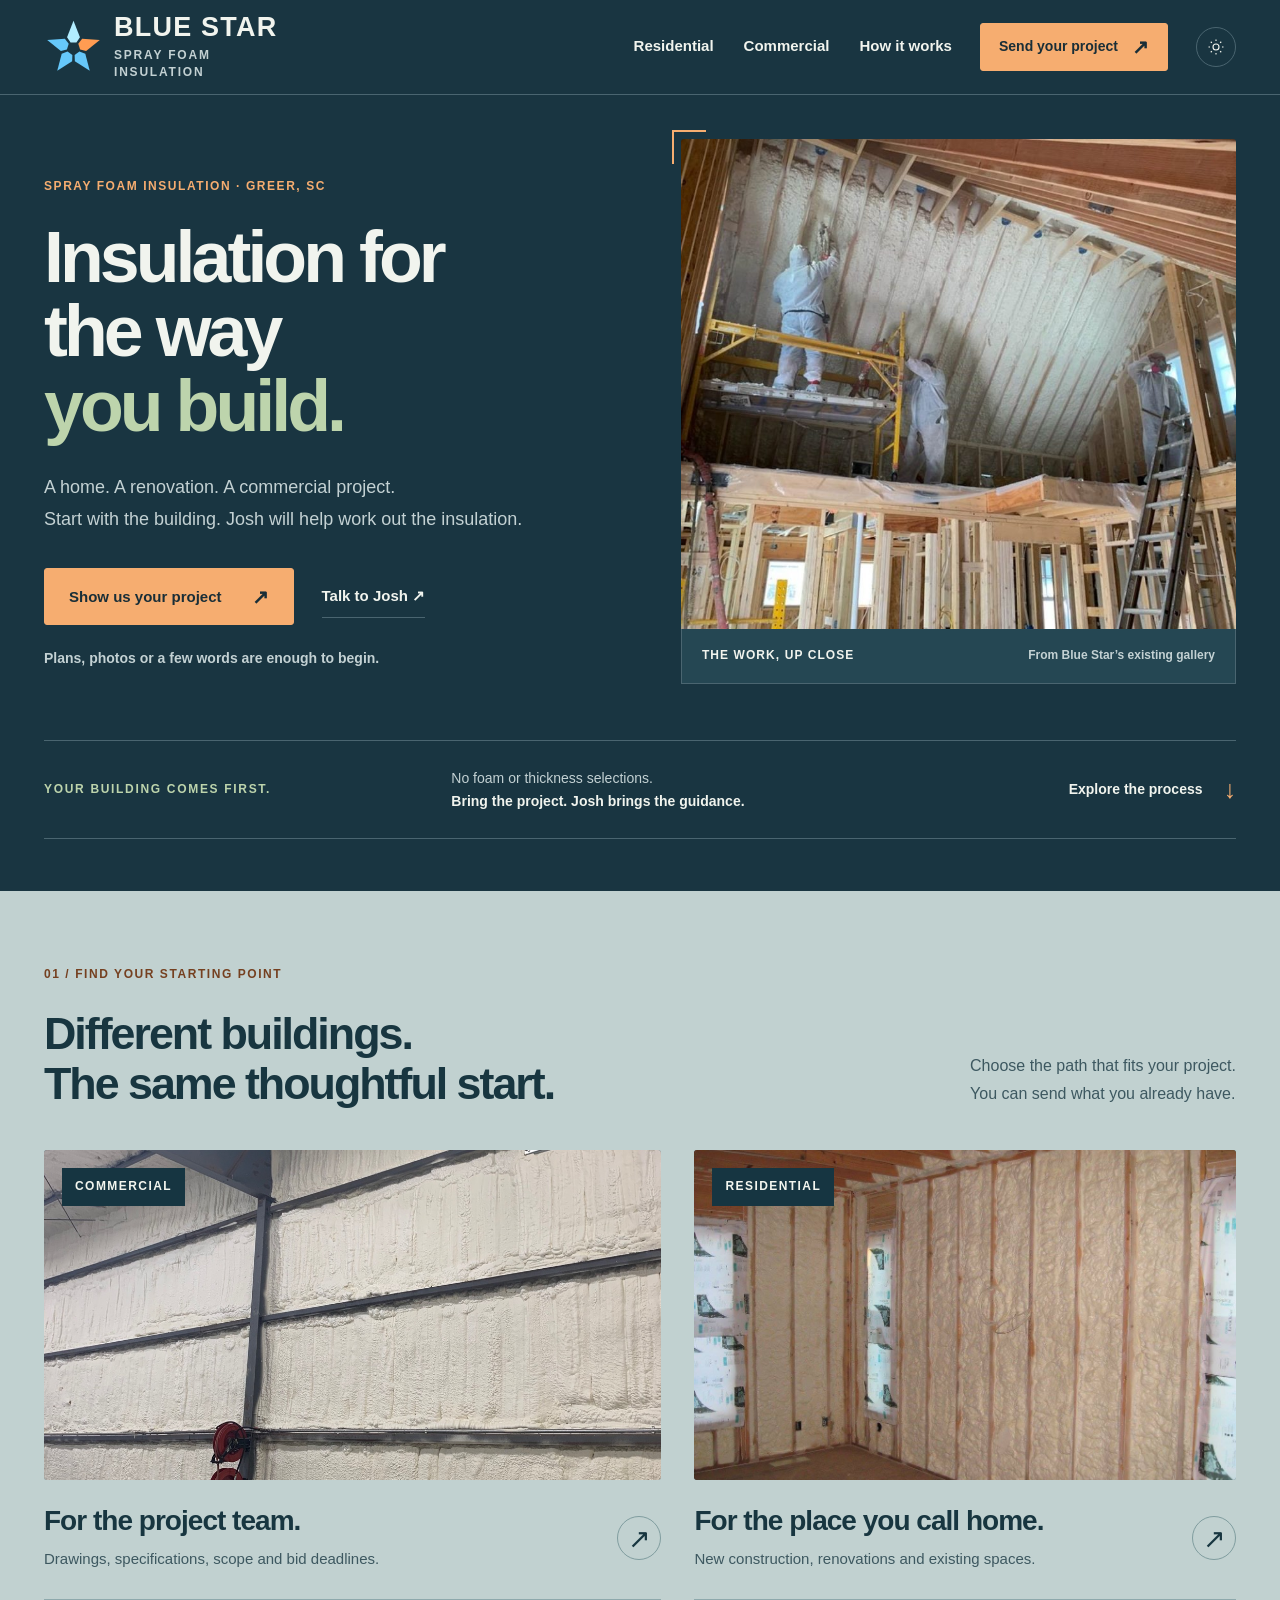
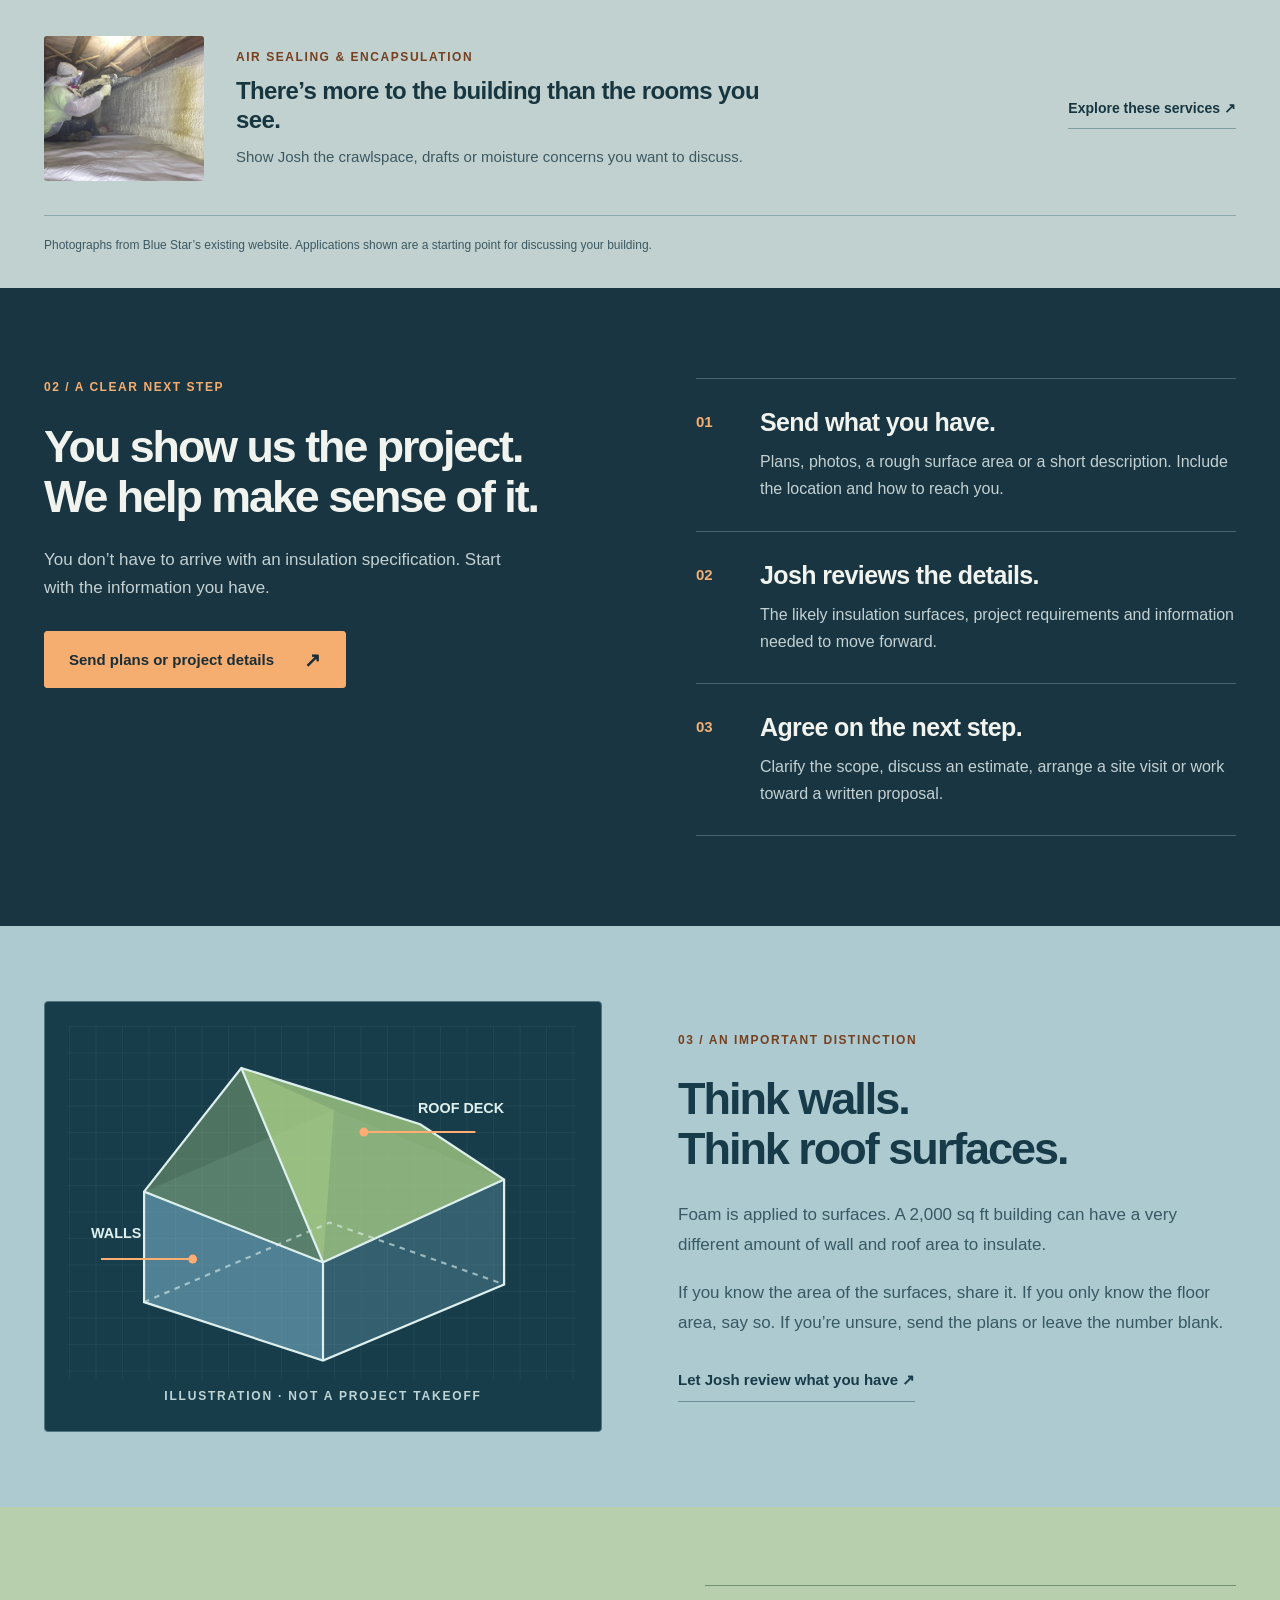
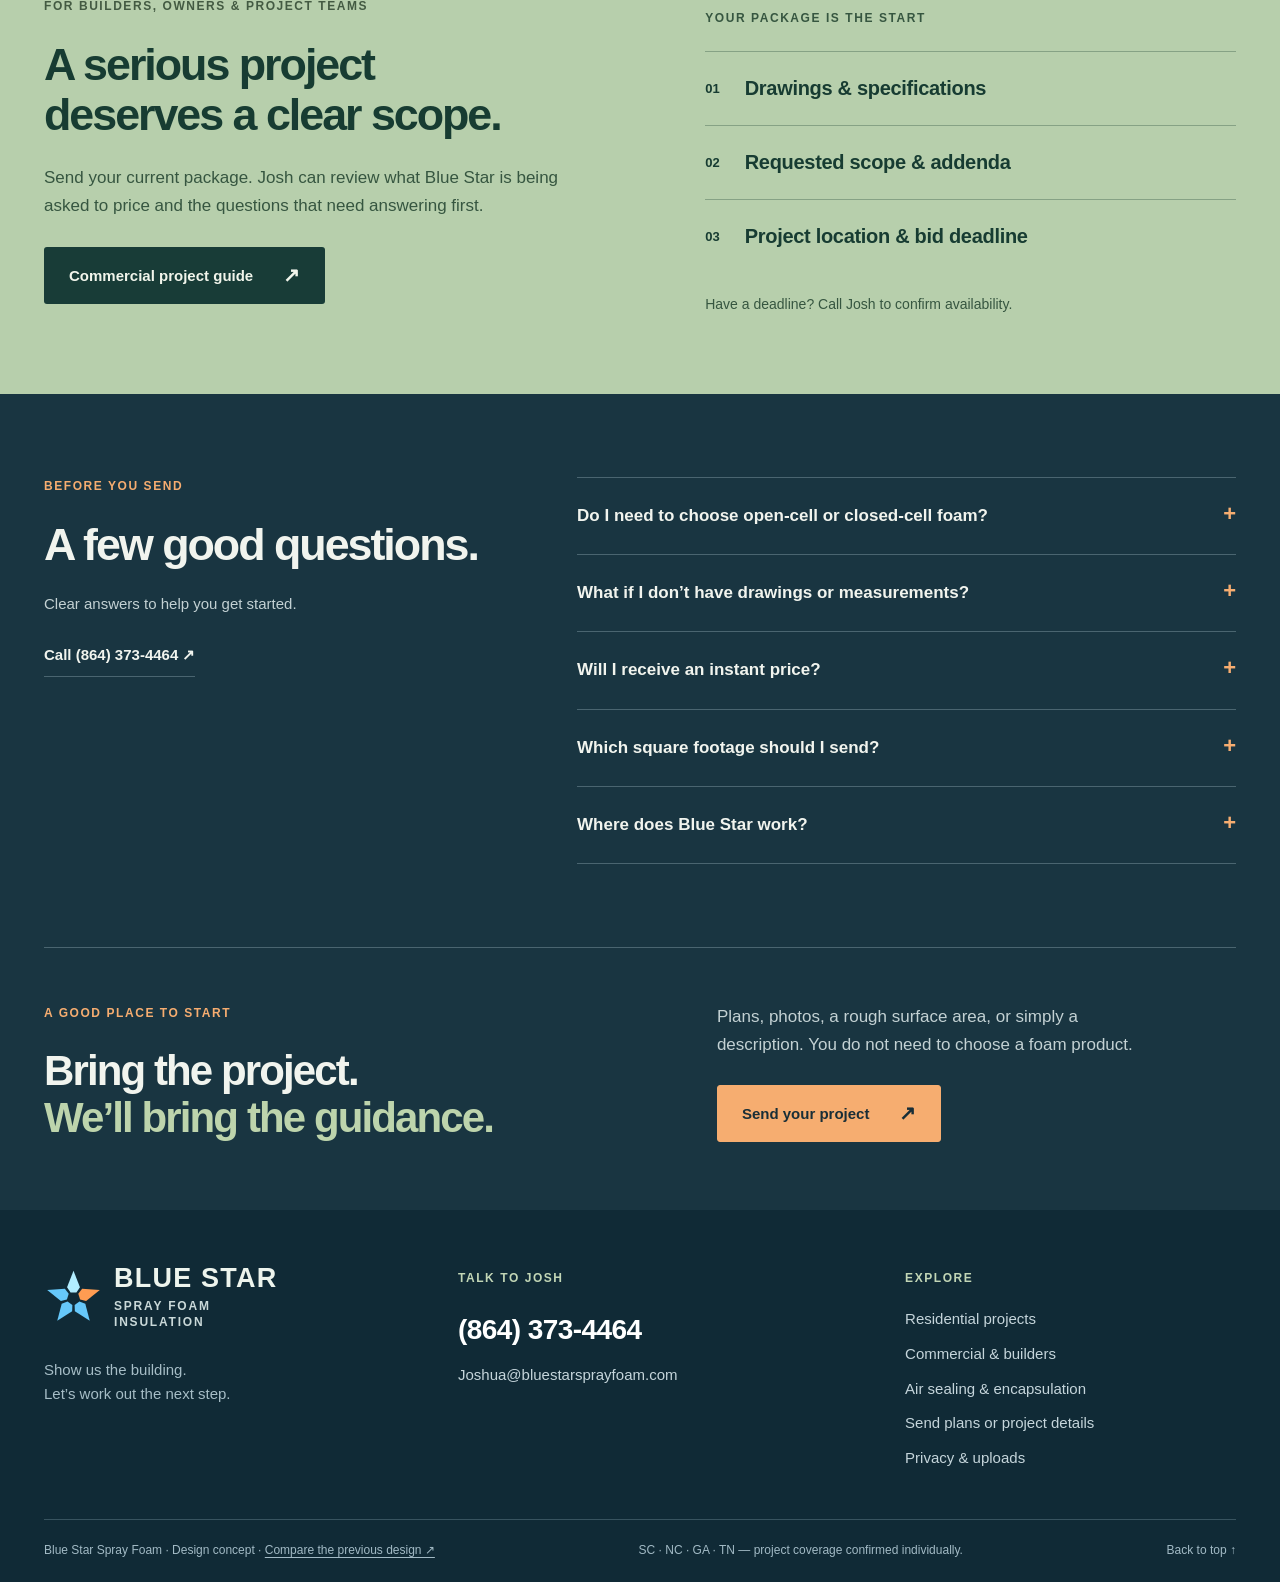
==== concept/index.html @ 6b157212 "Add separate architectural visual concept for comparison" ====
<!doctype html><html lang="en" data-theme="dark"><head><meta charset="utf-8"><meta name="viewport" content="width=device-width,initial-scale=1"><meta name="robots" content="noindex,nofollow"><meta name="theme-color" content="#142d3b"><title>Insulation for the way you build. | Blue Star Spray Foam Insulation</title><meta name="description" content="Spray foam insulation for homes and commercial projects. Share your plans, photos or project details with Josh."><link rel="icon" href="../assets/icon.svg"><link rel="stylesheet" href="base.css"><link rel="stylesheet" href="styles.css"><link rel="canonical" href="https://cmcnosky.github.io/blue-star-spray-foam-preview/concept/"><meta property="og:title" content="Insulation for the way you build. | Blue Star"><meta property="og:description" content="Spray foam insulation for homes and commercial projects. Share your plans, photos or project details with Josh."><meta property="og:type" content="website"><meta property="og:image" content="https://cmcnosky.github.io/blue-star-spray-foam-preview/assets/share.png"><meta property="og:url" content="https://cmcnosky.github.io/blue-star-spray-foam-preview/concept/"><meta name="twitter:card" content="summary_large_image"><script>try{if(localStorage.getItem('bs-concept-theme')==='light')document.documentElement.dataset.theme='light'}catch(e){}</script><script src="site.js" defer></script></head><body><a class="skip" href="#main">Skip to content</a><header class="site-header"><div class="wrap nav-row"><a class="brand" href="./" aria-label="Blue Star Spray Foam Insulation home"><svg class="brand-mark" viewBox="0 0 64 64" aria-hidden="true"><path class="ray ray-0" d="M32 3 39 20.876 35.2 26.5 28.8 26.5 25 20.876Z" transform="rotate(0 32 33)"/><path class="ray ray-1" d="M32 3 39 20.876 35.2 26.5 28.8 26.5 25 20.876Z" transform="rotate(72 32 33)"/><path class="ray ray-2" d="M32 3 39 20.876 35.2 26.5 28.8 26.5 25 20.876Z" transform="rotate(144 32 33)"/><path class="ray ray-3" d="M32 3 39 20.876 35.2 26.5 28.8 26.5 25 20.876Z" transform="rotate(216 32 33)"/><path class="ray ray-4" d="M32 3 39 20.876 35.2 26.5 28.8 26.5 25 20.876Z" transform="rotate(288 32 33)"/></svg><span class="brand-words"><strong>BLUE STAR</strong><span>SPRAY FOAM<br>INSULATION</span></span></a><nav id="main-nav" aria-label="Main navigation"><a href="residential.html">Residential</a><a href="commercial.html">Commercial</a><a href="./#process">How it works</a><a class="mobile-project" href="project.html">Start your project ↗</a></nav><a class="button primary" href="project.html">Send your project <span aria-hidden="true">↗</span></a><button class="theme-toggle" aria-label="Use light colors" title="Change color theme"><svg viewBox="0 0 24 24" aria-hidden="true"><circle cx="12" cy="12" r="4"/><path d="M12 2v2m0 16v2M2 12h2m16 0h2M5 5l1.5 1.5m11 11L19 19M5 19l1.5-1.5m11-11L19 5"/></svg></button><button class="menu-toggle" aria-expanded="false" aria-controls="main-nav" aria-label="Open navigation"><span></span><span></span></button></div></header><main id="main"><div id="top"></div><section class="opening"><div class="opening-grid wrap"><div class="opening-copy"><p class="eyebrow">SPRAY FOAM INSULATION · GREER, SC</p><h1>Insulation for<br>the way <span>you build.</span></h1><p class="opening-lead">A home. A renovation. A commercial project. <br>Start with the building. Josh will help work out the insulation.</p><div class="actions"><a class="button primary" href="project.html">Show us your project <span aria-hidden="true">↗</span></a><a class="text-link" href="tel:+18643734464">Talk to Josh ↗</a></div><p class="opening-note">Plans, photos or a few words are enough to begin.</p></div><figure class="opening-photo"><img src="../assets/application.jpg" alt="Spray foam application inside a timber-framed building" width="1024" height="768" fetchpriority="high"><figcaption><span>THE WORK, UP CLOSE</span><span>From Blue Star’s existing gallery</span></figcaption></figure></div><div class="opening-bottom wrap"><span>YOUR BUILDING COMES FIRST.</span><p>No foam or thickness selections.<br><b>Bring the project. Josh brings the guidance.</b></p><a href="#process" aria-label="See how project review works">Explore the process <span aria-hidden="true">↓</span></a></div></section><section class="project-paths" id="applications"><div class="wrap"><div class="editorial-heading"><div><p class="eyebrow">01 / FIND YOUR STARTING POINT</p><h2>Different buildings.<br>The same thoughtful start.</h2></div><p>Choose the path that fits your project.<br>You can send what you already have.</p></div><div class="project-pair"><a class="project-story commercial-story" href="commercial.html"><div class="story-photo"><img src="../assets/metal-building.jpg" alt="Insulated roof and wall surfaces inside a metal-framed building" width="1200" height="1600" loading="lazy"><span>COMMERCIAL</span></div><div class="story-caption"><div><h3>For the project team.</h3><p>Drawings, specifications, scope and bid deadlines.</p></div><span class="round-arrow" aria-hidden="true">↗</span></div></a><a class="project-story" href="residential.html"><div class="story-photo"><img src="../assets/residential.jpg" alt="Spray foam installed between wood framing" width="1152" height="864" loading="lazy"><span>RESIDENTIAL</span></div><div class="story-caption"><div><h3>For the place you call home.</h3><p>New construction, renovations and existing spaces.</p></div><span class="round-arrow" aria-hidden="true">↗</span></div></a></div><div class="secondary-story"><img src="../assets/crawlspace.jpg" alt="Insulation application along a crawlspace wall" width="500" height="375" loading="lazy"><div><p class="eyebrow">AIR SEALING & ENCAPSULATION</p><h3>There’s more to the building than the rooms you see.</h3><p>Show Josh the crawlspace, drafts or moisture concerns you want to discuss.</p></div><a class="text-link" href="residential.html#air-sealing">Explore these services ↗</a></div><p class="gallery-provenance">Photographs from Blue Star’s existing website. Applications shown are a starting point for discussing your building.</p></div></section><section class="review-process wrap" id="process"><div class="process-heading"><p class="eyebrow">02 / A CLEAR NEXT STEP</p><h2>You show us the project.<br>We help make sense of it.</h2><p>You don’t have to arrive with an insulation specification. Start with the information you have.</p><a class="button primary" href="project.html">Send plans or project details <span aria-hidden="true">↗</span></a></div><ol class="process-rows"><li><span>01</span><div><h3>Send what you have.</h3><p>Plans, photos, a rough surface area or a short description. Include the location and how to reach you.</p></div></li><li><span>02</span><div><h3>Josh reviews the details.</h3><p>The likely insulation surfaces, project requirements and information needed to move forward.</p></div></li><li><span>03</span><div><h3>Agree on the next step.</h3><p>Clarify the scope, discuss an estimate, arrange a site visit or work toward a written proposal.</p></div></li></ol></section><div class="surface-band"><section class="surface-section wrap"><div class="surface-drawing" aria-label="Illustration highlighting exterior walls and the roof deck as possible insulation surfaces"><svg viewBox="0 0 460 320" role="img" aria-labelledby="surface-title"><title id="surface-title">Walls and roof surface area are different from the floor footprint</title><defs><pattern id="grid" width="24" height="24" patternUnits="userSpaceOnUse"><path d="M24 0H0V24" fill="none" stroke="currentColor" stroke-width=".4" opacity=".18"/></pattern></defs><rect width="460" height="320" fill="url(#grid)"/><path d="M68 150 240 76 394 139 230 214Z" fill="#8ec3cc" opacity=".12"/><path d="M68 150v100l162 53V214Z" fill="#87c4db" opacity=".5"/><path d="M230 214v89l164-69v-95Z" fill="#87c4db" opacity=".25"/><path d="M68 150 156 38 240 76 230 214Z" fill="#b4da8b" opacity=".35"/><path d="M156 38 318 89 394 139 230 214Z" fill="#b4da8b" opacity=".7"/><g fill="none" stroke="currentColor" stroke-width="2"><path d="M68 150v100l162 53 164-69v-95L318 89 156 38Z"/><path d="M68 150 230 214 394 139M156 38 230 214v89"/><path stroke-dasharray="5 5" opacity=".6" d="M68 250 236 178 394 234"/></g><path d="M267 96h101" stroke="#ffad72" stroke-width="2"/><circle cx="267" cy="96" r="4" fill="#ffad72"/><text x="316" y="79" fill="currentColor" font-size="13" font-weight="700">ROOF DECK</text><path d="M112 211H29" stroke="#ffad72" stroke-width="2"/><circle cx="112" cy="211" r="4" fill="#ffad72"/><text x="20" y="192" fill="currentColor" font-size="13" font-weight="700">WALLS</text></svg><span>ILLUSTRATION · NOT A PROJECT TAKEOFF</span></div><div><p class="eyebrow">03 / AN IMPORTANT DISTINCTION</p><h2>Think walls.<br>Think roof surfaces.</h2><p>Foam is applied to surfaces. A 2,000 sq ft building can have a very different amount of wall and roof area to insulate.</p><p>If you know the area of the surfaces, share it. If you only know the floor area, say so. If you’re unsure, send the plans or leave the number blank.</p><a class="text-link" href="project.html">Let Josh review what you have ↗</a></div></section></div><section class="bid-band"><div class="wrap bid-grid"><div><p class="eyebrow">FOR BUILDERS, OWNERS & PROJECT TEAMS</p><h2>A serious project<br>deserves a clear scope.</h2><p>Send your current package. Josh can review what Blue Star is being asked to price and the questions that need answering first.</p><a class="button ink" href="commercial.html">Commercial project guide <span aria-hidden="true">↗</span></a></div><div class="bid-list"><p>YOUR PACKAGE IS THE START</p><div><span>01</span><strong>Drawings & specifications</strong></div><div><span>02</span><strong>Requested scope & addenda</strong></div><div><span>03</span><strong>Project location & bid deadline</strong></div><small>Have a deadline? Call Josh to confirm availability.</small></div></div></section><section class="section wrap faq-section"><div><p class="eyebrow">BEFORE YOU SEND</p><h2>A few good questions.</h2><p>Clear answers to help you get started.</p><a class="text-link" href="tel:+18643734464">Call (864) 373-4464 ↗</a></div><div class="faq-list"><details><summary>Do I need to choose open-cell or closed-cell foam?<span aria-hidden="true">+</span></summary><div><p>No. Share your building and your goal. Josh considers the assembly, available depth, moisture conditions and any project requirements before recommending an approach.</p></div></details><details><summary>What if I don’t have drawings or measurements?<span aria-hidden="true">+</span></summary><div><p>Start with a short description and your project location. Photos can help, but you can begin without them. Josh will explain what information is useful next.</p></div></details><details><summary>Will I receive an instant price?<span aria-hidden="true">+</span></summary><div><p>No. Plans begin the review. Josh checks the scope and missing details before discussing a useful estimate, arranging a site visit or preparing a written proposal. Uploading files does not reserve a date.</p></div></details><details><summary>Which square footage should I send?<span aria-hidden="true">+</span></summary><div><p>If you know it, send the combined area of the surfaces you want insulated—such as walls and a roof deck or ceiling. Building floor area is different. If your number is floor area, label it that way; if you are unsure, leave the area blank.</p></div></details><details><summary>Where does Blue Star work?<span aria-hidden="true">+</span></summary><div><p>Blue Star is based in Greer, South Carolina. Its published service area includes South Carolina, North Carolina, Georgia and Tennessee. Send the project location so travel, coverage and availability can be confirmed.</p></div></details></div></section><section class="closing wrap"><div><p class="eyebrow">A GOOD PLACE TO START</p><h2>Bring the project.<br><span>We’ll bring the guidance.</span></h2></div><div><p>Plans, photos, a rough surface area, or simply a description. You do not need to choose a foam product.</p><a class="button primary" href="project.html">Send your project <span aria-hidden="true">↗</span></a></div></section></main><footer class="site-footer"><div class="wrap footer-top"><div><a class="brand" href="./" aria-label="Blue Star Spray Foam Insulation home"><svg class="brand-mark" viewBox="0 0 64 64" aria-hidden="true"><path class="ray ray-0" d="M32 3 39 20.876 35.2 26.5 28.8 26.5 25 20.876Z" transform="rotate(0 32 33)"/><path class="ray ray-1" d="M32 3 39 20.876 35.2 26.5 28.8 26.5 25 20.876Z" transform="rotate(72 32 33)"/><path class="ray ray-2" d="M32 3 39 20.876 35.2 26.5 28.8 26.5 25 20.876Z" transform="rotate(144 32 33)"/><path class="ray ray-3" d="M32 3 39 20.876 35.2 26.5 28.8 26.5 25 20.876Z" transform="rotate(216 32 33)"/><path class="ray ray-4" d="M32 3 39 20.876 35.2 26.5 28.8 26.5 25 20.876Z" transform="rotate(288 32 33)"/></svg><span class="brand-words"><strong>BLUE STAR</strong><span>SPRAY FOAM<br>INSULATION</span></span></a><p>Show us the building.<br>Let’s work out the next step.</p></div><div><span class="eyebrow">TALK TO JOSH</span><a class="footer-phone" href="tel:+18643734464">(864) 373-4464</a><a href="mailto:Joshua@bluestarsprayfoam.com">Joshua@bluestarsprayfoam.com</a></div><div><span class="eyebrow">EXPLORE</span><a href="residential.html">Residential projects</a><a href="commercial.html">Commercial & builders</a><a href="residential.html#air-sealing">Air sealing & encapsulation</a><a href="project.html">Send plans or project details</a><a href="privacy.html">Privacy & uploads</a></div></div><div class="wrap footer-bottom"><span>Blue Star Spray Foam · Design concept · <a href="../">Compare the previous design ↗</a></span><span>SC · NC · GA · TN — project coverage confirmed individually.</span><a href="#top">Back to top ↑</a></div></footer><div class="mobile-dock"><a href="tel:+18643734464">Call Josh</a><a href="project.html">Start your project ↗</a></div></body></html>
---- concept/base.css ----
:root{--bg:#142d3b;--panel:#1c394a;--panel-2:#254756;--text:#eff5f4;--muted:#b4c8d0;--line:#36515e;--mint:#b9dfa2;--mint-ink:#17362b;--orange:#ffad70;--blue:#6bc8ef;--light-panel:#e2e9e5;--light-ink:#203a42;--shadow:0 20px 50px #0718212a;--radius:4px;color-scheme:dark}*{box-sizing:border-box}html{scroll-behavior:smooth;scroll-padding-top:116px}body{margin:0;background:var(--bg);color:var(--text);font:16px/1.65 -apple-system,BlinkMacSystemFont,'Segoe UI',Arial,sans-serif;-webkit-font-smoothing:antialiased}a{color:inherit;text-decoration:none}button,input,textarea{font:inherit}button,a{-webkit-tap-highlight-color:transparent}a,button,summary{touch-action:manipulation}button{cursor:pointer}a:focus-visible,button:focus-visible,summary:focus-visible{outline:3px solid var(--orange);outline-offset:5px}img{display:block;width:100%;max-width:100%;object-fit:cover}button{color:inherit}h1,h2,h3,p{margin:0}h1,h2,h3{font-family:'Avenir Next','Segoe UI',Arial,sans-serif;line-height:1.06;font-weight:650}h1{font-size:clamp(44px,5.2vw,76px);letter-spacing:-.055em}h2{font-size:clamp(32px,3.2vw,48px);letter-spacing:-.04em}h3{font-size:25px;letter-spacing:-.025em;line-height:1.2}p{color:var(--muted)}button{border:0}.wrap{width:min(1280px,calc(100% - 96px));margin-inline:auto}.eyebrow{font-size:11px;letter-spacing:.14em;font-weight:800;line-height:1.5;color:var(--orange);margin-bottom:18px}.eyebrow i{display:inline-block;width:7px;height:7px;margin-right:9px;background:var(--mint);border-radius:50%}.skip{position:absolute;left:12px;top:-70px;padding:12px;background:var(--mint);color:var(--mint-ink);z-index:100}.skip:focus{top:10px}.utility{background:#0d2431;border-bottom:1px solid #2d4755;color:#bbd0d6;font-size:11px;letter-spacing:.06em;font-weight:600}.utility .wrap{display:flex;justify-content:space-between;align-items:center;min-height:37px}.utility b{font-size:13px;color:#edf5f7;margin-left:13px;letter-spacing:.03em}.site-header{position:sticky;top:0;z-index:40;background:var(--bg);border-bottom:1px solid var(--line)}.nav-row{display:flex;align-items:center;gap:23px;min-height:100px}.brand{display:inline-flex;align-items:center;gap:10px;flex-shrink:0;line-height:1}.brand-mark{width:56px;height:56px;flex-shrink:0;overflow:visible}.ray{fill:#66c8fa}.ray-0{fill:#b1edff}.ray-1{fill:#ff9c52}.brand-words{display:flex;flex-direction:column;gap:6px}.brand-words strong{font-family:Eurostile,'DIN Alternate',Bahnschrift,Arial,sans-serif;font-size:24px;font-weight:700;letter-spacing:.035em;white-space:nowrap}.brand-words>span{font-size:9.5px;font-weight:800;line-height:1.34;letter-spacing:.15em;color:#c4dce8}.nav-row nav{margin-left:auto;display:flex;gap:24px;align-items:center}.nav-row nav a{font-size:13px;font-weight:650;padding:12px 0;border-bottom:2px solid transparent;white-space:nowrap}.nav-row nav a:hover,.nav-row nav a[aria-current]{color:var(--mint);border-color:var(--mint)}.button{min-height:52px;padding:15px 23px;display:inline-flex;justify-content:space-between;align-items:center;gap:26px;border:1px solid transparent;border-radius:var(--radius);font-size:14px;font-weight:750;line-height:1.4;transition:background .2s,transform .2s}.button:hover{transform:translateY(-2px)}.button span{font-size:20px;line-height:1}.primary{color:var(--mint-ink);background:var(--mint)}.primary:hover{background:#d0edbf}.ink{color:#eef8f4;background:#183c32}.ink:hover{background:#285246}.outline{border-color:var(--line);color:var(--text);background:transparent}.nav-row>.button{min-height:45px;padding:11px 16px;gap:14px;font-size:12px}.theme-toggle{padding:8px;line-height:0;border:1px solid var(--line);border-radius:50%;background:transparent;flex:0 0 33px;width:33px;height:33px}.theme-toggle svg{stroke:currentColor;stroke-width:1.5;fill:none;width:16px;height:16px}.menu-toggle{display:none;min-width:38px;height:40px;background:none;padding:8px}.menu-toggle span{display:block;height:2px;background:currentColor;margin:6px 0}.mobile-project{display:none!important}.hero{display:grid;grid-template-columns:1fr 1.03fr;gap:42px;padding-top:45px;padding-bottom:72px;align-items:stretch}.hero-copy{padding-top:46px;padding-bottom:42px;position:relative}.hero h1 span{color:var(--mint)}.hero-lead{font-size:18px;max-width:470px;line-height:1.75;margin-top:28px}.actions{display:flex;align-items:center;gap:25px;flex-wrap:wrap;margin-top:32px}.text-link{display:inline-block;font-size:14px;font-weight:700;border-bottom:1px solid var(--line);padding:7px 0}.text-link:hover{color:var(--orange);border-color:currentColor}.hero-note{display:flex;align-items:start;gap:12px;margin-top:38px;font-size:12px;font-weight:600;max-width:350px;line-height:1.65}.check{color:var(--mint);font-size:16px}.hero-visual{position:relative;min-height:560px;margin-bottom:5px}.hero-visual>img{height:100%;position:absolute;border-radius:3px;object-position:46% center}.hero-visual:after{content:'';position:absolute;inset:0;background:linear-gradient(180deg,#0b25315e 0,transparent 25%,#091e2d99 100%);border-radius:3px;pointer-events:none}.photo-top{position:absolute;left:24px;right:24px;top:22px;display:flex;justify-content:space-between;gap:16px;z-index:1;font-size:9px;font-weight:800;letter-spacing:.11em;color:#fff}.photo-bottom{position:absolute;left:28px;bottom:105px;z-index:1}.photo-bottom>span{font-size:9px;font-weight:700;letter-spacing:.1em;color:#e4e8e4}.photo-bottom strong{display:block;margin-top:14px;font-size:38px;line-height:1.08;letter-spacing:-.035em;color:#fff;font-weight:600}.photo-prompt{position:absolute;z-index:2;bottom:-27px;left:-24px;right:24px;display:flex;align-items:center;gap:17px;padding:24px;background:#e5ece7;color:#183d40;border-radius:3px;box-shadow:var(--shadow)}.photo-prompt>span:last-child{margin-left:auto;font-size:25px}.photo-prompt b{font-size:17px;font-weight:750}.photo-prompt small{display:block;font-size:12px;font-weight:600;color:#526a69;margin-top:3px}.document-icon{width:43px;height:43px;border:1px solid #afc0b8;border-radius:4px;display:grid;place-items:center;font-size:29px;flex-shrink:0}.path-band{display:grid;grid-template-columns:1fr 1fr 1fr;gap:0;background:var(--panel);border:1px solid var(--line);padding:30px 34px}.path-intro{padding:4px 24px 0 0}.path-intro .eyebrow{font-size:9px;margin-bottom:11px}.path-intro h2{font-size:23px;line-height:1.2;letter-spacing:-.025em}.path-option{display:flex;gap:17px;padding:4px 22px 4px 28px;border-left:1px solid var(--line);transition:background .2s}.path-option:hover h3{color:var(--mint)}.path-num{font-size:12px;color:var(--orange);font-weight:700}.path-option h3{font-size:21px}.path-option p{font-size:12px;line-height:1.6;margin-top:10px;max-width:235px}.path-option>span:last-child{font-size:23px;margin-left:auto}.section{padding-block:100px}.section-heading{display:flex;justify-content:space-between;align-items:end;gap:45px;margin-bottom:42px}.section-heading>p{max-width:330px;font-size:15px;line-height:1.75}.section-heading h2{max-width:670px}.process-grid{display:grid;grid-template-columns:repeat(3,1fr);gap:36px}.process-grid article{border-top:1px solid var(--line);padding-top:22px}.step-no{display:inline-block;font-size:14px;font-weight:700;color:var(--orange);margin-bottom:23px}.process-grid h3{font-size:24px;margin-bottom:15px}.process-grid p{font-size:15px;line-height:1.75}.process-tag{display:block;margin-top:25px;font-size:11px;color:var(--mint);font-weight:650}.gallery-section{background:var(--light-panel);color:var(--light-ink);padding-block:86px}.gallery-section p{color:#486066}.gallery-section .eyebrow{color:#8d471c}.gallery-grid{display:grid;grid-template-columns:1.25fr 1fr;grid-template-rows:245px 245px;gap:20px}.gallery-card{position:relative;overflow:hidden;border-radius:3px;background:#28424b;color:#fff}.gallery-large{grid-row:1/3}.gallery-card>img{height:100%;transition:transform .45s}.gallery-card:hover>img{transform:scale(1.025)}.gallery-card:after{content:'';position:absolute;inset:0;background:linear-gradient(0deg,#091f2ee8 0,transparent 65%)}.gallery-card>div{position:absolute;z-index:2;bottom:25px;left:28px;right:28px}.gallery-card div>span:first-child{font-size:10px;letter-spacing:.12em;font-weight:750;color:#d3e4e8}.gallery-card h3{margin-top:10px;max-width:90%;font-size:25px}.gallery-card div>span:last-child{position:absolute;right:0;bottom:0;font-size:24px}.gallery-large>img{object-position:center 45%}.surface-section{display:grid;grid-template-columns:1fr 1fr;gap:85px;align-items:center;padding-block:100px}.surface-drawing{border:1px solid var(--line);border-radius:3px;color:#c3d9df;padding:20px 15px 16px;background:var(--panel)}.surface-drawing svg{display:block;width:100%;height:auto}.surface-drawing>span{display:block;text-align:center;font-size:9px;letter-spacing:.15em;font-weight:700;color:var(--muted);padding-top:7px}.surface-section h2{margin-bottom:25px}.surface-section p:not(.eyebrow){margin-bottom:17px;line-height:1.8}.surface-section .text-link{margin-top:4px}.commercial-band{background:#bcd7a6;color:#203e2e;padding-block:73px}.commercial-band .eyebrow{color:#365e3e}.commercial-band p{color:#3e5948;max-width:510px;margin-top:25px;margin-bottom:27px}.commercial-band .eyebrow{margin-top:0;margin-bottom:16px}.commercial-band-grid{display:grid;grid-template-columns:1.2fr 1fr;gap:85px;align-items:center}.package-list{padding:30px 34px;background:#d2e3c2;border:1px solid #9cb68d}.package-list>span{display:block;font-size:10px;font-weight:800;letter-spacing:.1em;margin-bottom:20px}.package-list>div{display:flex;gap:20px;padding-block:18px;border-top:1px solid #aac39d;font-size:16px;font-weight:650}.package-list b{font-size:11px;margin-top:4px;color:#547447}.package-list small{display:block;margin-top:22px;font-size:12px;color:#4c654a}.faq-section{display:grid;grid-template-columns:.82fr 1.18fr;gap:80px}.faq-section>div:first-child>p:not(.eyebrow){margin-top:23px;max-width:310px;font-size:15px}.faq-section>div:first-child .text-link{margin-top:18px}.faq-list details{border-top:1px solid var(--line)}.faq-list details:last-child{border-bottom:1px solid var(--line)}.faq-list summary{padding:22px 0;font-size:16px;font-weight:650;display:flex;justify-content:space-between;gap:25px;cursor:pointer;list-style:none}.faq-list summary::-webkit-details-marker{display:none}.faq-list summary span{color:var(--orange);font-size:22px;line-height:1;flex-shrink:0}.faq-list details[open] summary span{transform:rotate(45deg)}.faq-list details>div{padding:0 25px 24px 0;font-size:14px;line-height:1.8}.closing{border-top:1px solid var(--line);display:grid;grid-template-columns:1.2fr 1fr;gap:80px;padding-block:70px 85px;align-items:center}.closing h2 span{color:var(--mint)}.closing p:not(.eyebrow){max-width:430px;font-size:16px;margin-bottom:25px}.site-footer{background:#0b2330;color:#eaf2f3;padding-top:57px}.footer-top{display:grid;grid-template-columns:1fr 1fr .8fr;gap:65px;padding-bottom:46px}.footer-top p{font-size:14px;color:#a6bdc6;margin-top:23px}.footer-top .eyebrow{display:block;font-size:10px;color:#abc3cc;margin-top:4px;margin-bottom:20px}.footer-top>div>a:not(.brand){display:block;color:#c5d5db;font-size:13px;margin-top:10px;overflow-wrap:anywhere}.footer-top>div>a.footer-phone{color:#fff;font-size:25px;font-weight:650;letter-spacing:-.02em}.footer-bottom{display:flex;justify-content:space-between;gap:20px;padding-block:21px;border-top:1px solid #274352;color:#a2bac5;font-size:10px}.mobile-dock{display:none}.page-intro{padding-top:35px;padding-bottom:48px;max-width:1280px}.back-link{display:inline-block;color:var(--muted);font-size:12px;font-weight:600;margin-bottom:40px}.page-intro h1{font-size:clamp(40px,4.8vw,66px);max-width:850px}.page-intro h1 span{color:var(--mint)}.page-intro>p:last-child{max-width:690px;font-size:18px;margin-top:27px;line-height:1.75}.page-intro .eyebrow{margin-bottom:20px}.summary-actions{display:flex;gap:25px;align-items:center;margin-bottom:55px}.summary-actions p{font-size:13px;max-width:350px}.summary-actions p a{color:var(--text);text-decoration:underline}.scope-pair{display:grid;grid-template-columns:1fr 1fr;gap:22px}.scope-pair article{padding:38px;background:var(--panel);border:1px solid var(--line)}.scope-pair article:last-child{background:var(--light-panel);color:var(--light-ink)}.scope-pair article:last-child .eyebrow{color:#864d22}.scope-pair article:last-child p{color:#486066}.scope-pair h2{font-size:33px}.scope-pair ul{padding-left:19px;margin:25px 0;line-height:1.8;font-size:16px}.scope-pair li{margin-bottom:12px}.scope-pair p:last-child{font-size:13px}.commercial-photo{display:grid;grid-template-columns:.9fr 1.1fr;gap:60px;align-items:center;padding-top:70px}.commercial-photo img{height:350px;object-position:center 40%}.commercial-photo h2{margin-bottom:25px}.commercial-photo p:not(.eyebrow){max-width:500px}.detail-grid{display:grid;grid-template-columns:repeat(3,1fr);gap:35px}.detail-grid article{border-top:1px solid var(--line);padding-top:22px}.detail-grid article>span{display:block;font-size:10px;font-weight:800;color:var(--orange);letter-spacing:.1em;margin-bottom:22px}.detail-grid h3{font-size:24px;margin-bottom:17px}.detail-grid p{font-size:15px}.residential-lead{display:grid;grid-template-columns:1.1fr 1fr;gap:65px;align-items:center;padding-block:10px 25px}.residential-lead img{height:420px}.residential-lead h2{margin-bottom:23px}.residential-lead p:not(.eyebrow){margin-bottom:25px}.small-note{font-size:12px;margin-top:17px}.intake-layout{display:grid;grid-template-columns:minmax(0,1.7fr) minmax(0,.9fr);gap:45px;align-items:start;padding-bottom:90px}.intake-main{min-width:0}.intake-status{display:flex;gap:10px;align-items:center;padding:13px 19px;background:#203f4e;border:1px solid #3a5966;border-bottom:0;border-radius:4px 4px 0 0;font-size:11px;font-weight:650}.intake-status p{color:#c2d7de}.status-dot{width:6px;height:6px;background:var(--mint);border-radius:50%;flex-shrink:0}#project-intake{width:100%;border:1px solid var(--line);height:1600px;background:#132e3d;display:block;border-radius:0 0 4px 4px}#intake-loading{padding:16px;background:var(--panel);font-size:13px;color:var(--muted)}.form-fallback{display:flex;flex-direction:column;gap:5px;padding:19px 2px;font-size:12px}.form-fallback strong{font-weight:600;color:var(--muted)}.form-fallback a{color:var(--mint);text-decoration:underline;text-underline-offset:3px}.form-fallback span{color:var(--muted);font-size:11px}.intake-aside{padding:32px;background:var(--panel);border:1px solid var(--line);position:sticky;top:130px}.intake-aside h2{font-size:28px;line-height:1.15}.intake-aside ol{list-style:none;counter-reset:next;padding:0;margin:30px 0}.intake-aside li{counter-increment:next;padding:0 0 24px 35px;position:relative}.intake-aside li:before{content:'0' counter(next);position:absolute;top:0;left:0;color:var(--orange);font-size:11px;font-weight:800}.intake-aside b{font-size:14px}.intake-aside li span{display:block;font-size:12px;color:var(--muted);line-height:1.65;margin-top:6px}.aside-call{border-top:1px solid var(--line);padding-top:24px}.aside-call>span{font-size:12px;font-weight:700}.aside-call a{display:block;font-size:22px;letter-spacing:-.025em;color:var(--mint);margin-top:5px}.aside-call p{font-size:12px;margin-top:10px}.prose{max-width:850px;padding-bottom:80px}.prose h2{font-size:27px;margin:20px 0 18px}.prose p{margin-bottom:22px}.prose a{text-decoration:underline;text-underline-offset:3px;color:var(--mint)}.error-actions{display:flex;gap:18px;padding-bottom:100px}
html[data-theme=light]{--bg:#edf1ec;--panel:#e1e9e3;--panel-2:#cfded8;--text:#173544;--muted:#4a6470;--line:#c1d0cb;--mint:#c4dda8;--mint-ink:#17382c;--orange:#984b1b;--blue:#147eb9;--light-panel:#d6e3de;--light-ink:#203a42;color-scheme:light}html[data-theme=light] .brand-mark .ray{fill:#147eb9}html[data-theme=light] .brand-mark .ray-0{fill:#169abb}html[data-theme=light] .brand-mark .ray-1{fill:#e77b2d}html[data-theme=light] .brand-words>span{color:#3d5d70}html[data-theme=light] .hero h1 span,html[data-theme=light] .page-intro h1 span,html[data-theme=light] .closing h2 span{color:#32724e}html[data-theme=light] .process-tag,html[data-theme=light] .prose a,html[data-theme=light] .form-fallback a,html[data-theme=light] .aside-call a{color:#285e41}html[data-theme=light] .surface-drawing{color:#345765}html[data-theme=light] .site-footer .brand-words>span{color:#c4dce8}html[data-theme=light] .site-footer .ray{fill:#66c8fa}html[data-theme=light] .site-footer .ray-0{fill:#b1edff}html[data-theme=light] .site-footer .ray-1{fill:#ff9c52}html[data-theme=light] .nav-row nav a:hover,html[data-theme=light] .nav-row nav a[aria-current]{color:#285e41;border-color:#285e41}
@media(min-width:1600px){.hero{gap:65px}.hero h1{font-size:82px}}
@media(max-width:1180px){.wrap{width:calc(100% - 64px)}.nav-row{gap:18px}.nav-row nav{gap:18px}.nav-row nav a{font-size:12px}.brand-mark{width:49px;height:49px}.brand-words strong{font-size:21px}.brand-words>span{font-size:9px}.nav-row>.button{padding-inline:13px}.hero{gap:32px}.hero h1{font-size:62px}.hero-copy{padding-top:35px}.hero-visual{min-height:530px}.hero-lead{font-size:17px}.actions{gap:17px}.hero .text-link{font-size:12px}.path-band{padding:26px}.path-intro h2{font-size:21px}.path-option{padding-inline:22px 5px;gap:12px}.path-option h3{font-size:18px}.path-option p{font-size:11px}.path-num{font-size:10px}.surface-section,.commercial-band-grid,.faq-section{gap:50px}}
@media(max-width:960px){.nav-row nav{position:absolute;left:0;right:0;top:100%;margin:0;display:none;background:var(--bg);padding:18px 32px 26px;border-bottom:1px solid var(--line);box-shadow:var(--shadow)}.nav-row nav.open{display:grid;grid-template-columns:1fr 1fr;gap:10px 25px}.nav-row nav a{font-size:15px}.mobile-project{display:block!important}.nav-row>.button{margin-left:auto}.menu-toggle{display:block}.hero{grid-template-columns:1fr 1fr;gap:28px}.hero h1{font-size:51px}.hero-lead{font-size:16px}.hero-copy{padding-top:25px}.hero-visual{min-height:530px}.photo-top>span:last-child{display:none}.photo-bottom strong{font-size:31px}.photo-prompt{padding:20px 17px;left:-16px;right:15px;gap:12px}.photo-prompt b{font-size:15px}.photo-prompt small{font-size:11px}.document-icon{width:35px;height:35px;font-size:24px}.path-band{grid-template-columns:1fr 1fr}.path-intro{grid-column:1/-1;padding:0 0 25px}.path-intro h2{font-size:26px}.path-intro br{display:none}.path-option{padding:6px 18px 6px 0;border-left:0}.path-option:last-child{border-left:1px solid var(--line);padding-left:25px}.path-option h3{font-size:21px}.path-option p{font-size:13px}.section{padding-block:75px}.section-heading{gap:35px}.section-heading>p{max-width:260px}.process-grid{gap:25px}.process-grid h3{font-size:22px}.process-grid p{font-size:14px}.surface-section{gap:35px;padding-block:75px}.commercial-band-grid{gap:40px}.package-list{padding:24px}.package-list>div{font-size:14px}.faq-section{gap:45px}.footer-top{gap:30px}.footer-top>div>a.footer-phone{font-size:23px}.intake-layout{gap:25px;grid-template-columns:minmax(0,1.5fr) minmax(0,1fr)}.intake-aside{padding:25px}.intake-aside h2{font-size:25px}.commercial-photo{gap:40px}.detail-grid{gap:25px}.residential-lead{gap:35px}}
@media(max-width:700px){html{scroll-padding-top:85px}.wrap{width:calc(100% - 36px)}.utility .wrap>span{display:none}.utility .wrap{justify-content:center;min-height:32px;font-size:10px}.utility b{font-size:12px}.nav-row{min-height:85px;gap:12px}.brand{gap:7px}.brand-mark{width:40px;height:40px}.brand-words{gap:4px}.brand-words strong{font-size:18px}.brand-words>span{font-size:8.5px;letter-spacing:.1em;line-height:1.28}.nav-row>.button{display:none}.theme-toggle{margin-left:auto}.menu-toggle{width:36px;flex-shrink:0}.nav-row nav{padding-inline:18px}.hero{grid-template-columns:1fr;padding-top:35px;padding-bottom:55px;gap:32px}.hero-copy{padding-top:0;padding-bottom:0}.hero .eyebrow{font-size:10px;margin-bottom:21px}.hero h1{font-size:clamp(44px,10vw,64px);letter-spacing:-.05em}.hero-lead{margin-top:24px;max-width:530px;font-size:17px;line-height:1.7}.actions{gap:20px;margin-top:26px}.hero .text-link{font-size:13px}.hero-note{margin-top:22px;font-size:12px;max-width:100%}.hero-visual{min-height:420px;margin:0 0 10px}.hero-visual>img{object-position:center}.photo-top{left:20px;top:20px;font-size:9px}.photo-top>span:last-child{display:block}.photo-bottom{left:22px;bottom:100px}.photo-bottom strong{font-size:35px}.photo-prompt{left:12px;right:12px;bottom:-15px;padding:19px;gap:13px}.photo-prompt b{font-size:15px}.photo-prompt small{font-size:11px}.path-band{padding:25px;grid-template-columns:1fr}.path-intro{padding-bottom:24px}.path-intro h2{font-size:25px}.path-intro br{display:block}.path-option,.path-option:last-child{border-left:0;border-top:1px solid var(--line);padding:24px 0 0;margin-top:0;gap:18px}.path-option:last-child{margin-top:24px}.path-option h3{font-size:23px}.path-option p{font-size:14px;max-width:260px}.path-num{font-size:11px}.section{padding-block:65px}.section-heading{display:block;margin-bottom:32px}.section-heading>p{max-width:100%;margin-top:22px;font-size:15px}.eyebrow{font-size:10px;margin-bottom:15px}h2{font-size:35px}.process-grid{grid-template-columns:1fr;gap:30px}.process-grid article{display:grid;grid-template-columns:35px 1fr;column-gap:15px;padding-top:25px}.step-no{grid-column:1;grid-row:1/4;margin:2px 0}.process-grid h3,.process-grid p,.process-tag{grid-column:2}.process-grid h3{font-size:25px;margin-bottom:12px}.process-grid p{font-size:15px}.process-tag{font-size:11px;margin-top:16px}.gallery-section{padding-block:60px}.gallery-grid{grid-template-columns:1fr;grid-template-rows:370px 265px 265px;gap:15px}.gallery-large{grid-row:auto}.gallery-card>div{left:23px;right:23px;bottom:23px}.gallery-card h3{font-size:26px}.gallery-card div>span:first-child{font-size:10px}.surface-section{display:flex;flex-direction:column-reverse;gap:32px;padding-block:65px}.surface-drawing{width:100%}.surface-section h2{font-size:39px;margin-bottom:22px}.surface-section p:not(.eyebrow){font-size:16px}.commercial-band{padding-block:60px}.commercial-band-grid{grid-template-columns:1fr;gap:35px}.commercial-band h2{font-size:36px}.commercial-band p{font-size:16px}.package-list>div{font-size:16px;gap:20px}.package-list>span{font-size:10px}.faq-section{display:block}.faq-list{margin-top:35px}.faq-section>div:first-child>p:not(.eyebrow){max-width:100%}.faq-list summary{font-size:16px;padding-block:23px}.faq-list details>div{font-size:15px}.closing{grid-template-columns:1fr;gap:27px;padding-block:50px 62px}.closing h2{font-size:35px}.closing p:not(.eyebrow){font-size:16px}.site-footer{padding-top:45px;padding-bottom:70px}.footer-top{grid-template-columns:1fr 1fr;gap:35px 20px;padding-bottom:35px}.footer-top>div:first-child{grid-column:1/-1;display:flex;gap:25px;justify-content:space-between;align-items:center}.footer-top>div:first-child p{margin:0;font-size:12px;max-width:160px}.footer-top>div>a.footer-phone{font-size:19px}.footer-top>div>a:not(.brand){font-size:11px}.footer-top .eyebrow{font-size:9px;margin-bottom:15px}.footer-bottom{display:flex;flex-wrap:wrap;gap:15px;font-size:10px}.footer-bottom>span:nth-child(2){flex-basis:100%;order:2;max-width:260px}.footer-bottom>a{margin-left:auto}.mobile-dock{position:fixed;z-index:45;bottom:0;left:0;right:0;display:grid;grid-template-columns:1fr 1.6fr;padding:9px 18px max(9px,env(safe-area-inset-bottom));background:var(--bg);border-top:1px solid var(--line);box-shadow:0 -4px 18px #081b2220;gap:10px}.mobile-dock a{border:1px solid var(--line);padding:11px 8px;text-align:center;font-size:13px;font-weight:750;border-radius:3px;line-height:1.4}.mobile-dock a:last-child{background:var(--mint);color:var(--mint-ink);border-color:var(--mint)}.page-intro{padding-top:25px;padding-bottom:32px}.back-link{margin-bottom:28px;font-size:12px}.page-intro h1{font-size:43px}.page-intro>p:last-child{font-size:17px;margin-top:24px}.summary-actions{display:block;margin-bottom:35px}.summary-actions>p{margin-top:20px;font-size:14px}.scope-pair{grid-template-columns:1fr;gap:17px}.scope-pair article{padding:27px}.scope-pair h2{font-size:31px}.scope-pair ul{font-size:15px}.scope-pair p:last-child{font-size:13px}.commercial-photo{grid-template-columns:1fr;gap:30px;padding-top:45px}.commercial-photo img{height:330px}.commercial-photo h2{font-size:36px}.detail-grid{grid-template-columns:1fr;gap:30px}.detail-grid h3{font-size:25px}.detail-grid p{font-size:16px}.residential-lead{grid-template-columns:1fr;gap:30px;padding-block:0}.residential-lead img{height:300px}.residential-lead h2{font-size:36px}.intake-layout{display:flex;flex-direction:column;gap:30px;padding-bottom:60px}.intake-main,.intake-aside{width:100%}.intake-aside{position:static;padding:27px}.intake-aside h2{font-size:29px}.intake-status{padding-inline:13px;font-size:11px}.prose{padding-bottom:55px}.prose h2{font-size:26px}.prose p{font-size:16px}.error-actions{flex-wrap:wrap;padding-bottom:60px}}
@media(max-width:370px){.wrap{width:calc(100% - 28px)}.nav-row{gap:8px}.brand-mark{width:36px;height:36px}.brand-words strong{font-size:17px}.brand-words>span{font-size:8px}.hero h1{font-size:42px}.hero .actions{display:block}.hero .text-link{margin-top:15px}.hero-visual{min-height:365px}.photo-prompt{padding:15px;left:8px;right:8px;gap:10px}.photo-prompt b{font-size:14px}.photo-prompt small{font-size:10px}.document-icon{width:31px;height:34px}.photo-top>span:last-child{display:none}.path-band{padding:23px}.path-option h3{font-size:21px}.footer-top>div:first-child{display:block}.footer-top>div:first-child p{margin-top:20px}.footer-top{grid-template-columns:1fr}.footer-top>div:first-child{grid-column:auto}.footer-top>div>a:not(.brand){font-size:13px}.footer-top>div>a.footer-phone{font-size:24px}.mobile-dock{padding-inline:14px}.page-intro h1{font-size:38px}.closing h2{font-size:32px}}
@media(prefers-reduced-motion:reduce){html{scroll-behavior:auto}*,*:before,*:after{transition:none!important;animation:none!important}}

/* Keep supporting information readable at small screen sizes. */
.eyebrow{font-size:12px}.utility{font-size:12px}.brand-words>span{font-size:11px}.nav-row nav a{font-size:14px}.nav-row>.button{font-size:13px}.theme-toggle{flex-basis:42px;width:42px;height:42px}.hero-note{font-size:13px}.photo-top,.photo-bottom>span{font-size:11px}.photo-prompt small{font-size:13px}.path-intro .eyebrow{font-size:11px}.path-option p{font-size:14px}.process-tag{font-size:13px}.gallery-card div>span:first-child{font-size:11px}.package-list>span,.package-list small{font-size:12px}.footer-bottom{font-size:12px}.intake-status{font-size:13px}
@media(max-width:1180px){.nav-row{gap:16px}.nav-row nav{gap:18px}.brand-words strong{font-size:22px}.brand-mark{width:48px;height:48px}}
@media(max-width:700px){.brand-words strong{font-size:20px}.brand-words>span{font-size:10px}.brand-mark{width:43px;height:43px}.theme-toggle{flex-basis:40px;width:40px;height:40px}.menu-toggle{min-width:40px;width:40px;height:44px}.hero .eyebrow,.eyebrow{font-size:11px}.hero-note{font-size:13px}.photo-top{font-size:10px}.photo-prompt small{font-size:12px}.process-tag{font-size:13px}.footer-top{grid-template-columns:1fr}.footer-top>div>a:not(.brand){font-size:14px}.footer-top>div>a.footer-phone{font-size:24px}.footer-top .eyebrow{font-size:11px}.footer-bottom{font-size:12px}.intake-status{font-size:13px}.mobile-dock a{font-size:14px}}
@media(max-width:370px){.brand-words strong{font-size:18px}.brand-words>span{font-size:10px}.brand-mark{width:38px;height:38px}.photo-prompt{gap:10px}.photo-prompt small{font-size:11px}.photo-prompt>span:last-child{font-size:20px}.photo-top>span:last-child{display:none}}

.service-note{display:grid;grid-template-columns:1fr 1fr;gap:48px;background:var(--panel);border-block:1px solid var(--line);padding:36px;margin-top:20px}.service-note p:not(.eyebrow){font-size:16px}.service-note .text-link{margin-top:18px}@media(max-width:700px){.service-note{grid-template-columns:1fr;gap:24px;padding:27px}.service-note h2{font-size:32px}}
---- concept/styles.css ----
/* Blue Star / architectural direction. Existing intake behavior is retained. */
:root{--bg:#193541;--panel:#254753;--panel-2:#2d5361;--text:#f1f4ee;--muted:#c3d1d3;--line:#4a6570;--mint:#bdd4ac;--mint-ink:#173729;--orange:#f6ad70;--light-panel:#c1d1d0;--light-ink:#183640;--paper:#c1d1d0;--paper-ink:#183640;--paper-muted:#3d5860;--sage:#b7cfac;--sky:#aecad1;--radius:3px;--shadow:none}
html[data-theme=light]{--bg:#e5ece6;--panel:#d3dfda;--panel-2:#c3d6d4;--text:#173540;--muted:#405d64;--line:#94acb0;--mint:#bad2a9;--mint-ink:#173729;--orange:#f6ad70;--light-panel:#c1d1d0;--light-ink:#183640;--paper:#d2dfd8;--paper-ink:#183640;--paper-muted:#3d5860;--sage:#bdd5b1;--sky:#bed5d9;color-scheme:light}
body{font-size:17px;line-height:1.65}h1,h2,h3{font-family:'Avenir Next','Segoe UI',Arial,sans-serif;font-weight:650}h2{font-size:clamp(34px,3.5vw,49px);line-height:1.12;letter-spacing:-.045em}h3{font-size:25px;line-height:1.2}.wrap{width:min(1280px,calc(100% - 88px))}.eyebrow{font-size:12px;line-height:1.55;letter-spacing:.13em;font-weight:800;margin-bottom:24px;color:var(--orange)}.site-header{border-color:var(--line);background:var(--bg)}.nav-row{min-height:94px;gap:28px}.brand{gap:11px}.brand-mark{height:59px;width:59px}.brand-words strong{font-size:27px;letter-spacing:.045em}.brand-words>span{font-size:12px;line-height:1.35;color:var(--muted);letter-spacing:.15em}.nav-row nav{gap:30px}.nav-row nav a{font-size:15px}.nav-row>.button{font-size:14px;padding:13px 18px;min-height:47px}.button{font-size:15px;padding:17px 24px;min-height:56px;border-radius:3px;gap:30px;font-weight:750}.button.primary{background:var(--orange);color:#192e37;border-color:var(--orange)}.button.primary:hover{background:#ffc18c;box-shadow:0 5px 20px #061a2126}.button:hover{transform:translateY(-2px)}.button.ink{background:#183c37;color:#f1f5eb}.text-link{font-size:15px;font-weight:700;padding-block:8px}.theme-toggle{width:40px;height:40px;flex-basis:40px;background:transparent}.theme-toggle svg{width:18px;height:18px}.menu-toggle{width:44px;min-width:44px;height:44px}.nav-row nav a[aria-current],.nav-row nav a:hover{color:var(--orange);border-color:var(--orange)}.skip{background:var(--orange);color:#18333d}.opening{padding-top:44px;overflow:hidden}.opening-grid{display:grid;grid-template-columns:1.05fr 1fr;gap:54px;align-items:center}.opening-copy{padding:38px 0 24px}.opening h1{font-size:clamp(47px,5.6vw,79px);font-weight:650;line-height:1.04;letter-spacing:-.055em;max-width:680px}.opening h1 span{color:var(--mint);display:block}.opening-lead{font-size:18px;line-height:1.75;margin-top:29px;max-width:520px}.opening .actions{margin-top:33px;gap:28px}.opening-note{font-size:14px;font-weight:550;margin-top:22px;color:var(--muted)}.opening-photo{margin:0;position:relative;align-self:stretch;display:flex;flex-direction:column;min-width:0}.opening-photo>img{height:490px;object-fit:cover;object-position:48% 48%;border-radius:3px 3px 0 0}.opening-photo:before{position:absolute;top:-9px;left:-9px;width:32px;height:32px;border-top:2px solid var(--orange);border-left:2px solid var(--orange);content:'';pointer-events:none}.opening-photo figcaption{display:flex;justify-content:space-between;gap:20px;padding:17px 20px;background:var(--panel);border:1px solid var(--line);border-top:0;font-size:12px;font-weight:600;color:var(--muted)}.opening-photo figcaption span:first-child{font-weight:800;letter-spacing:.09em;color:var(--text);font-size:12px}.opening-bottom{display:grid;grid-template-columns:1fr 1.2fr .8fr;gap:30px;align-items:center;border-block:1px solid var(--line);padding-block:26px;margin-top:46px;margin-bottom:52px}.opening-bottom>span{font-size:12px;letter-spacing:.14em;font-weight:800;color:var(--mint)}.opening-bottom>p{font-size:14px;line-height:1.6}.opening-bottom>p b{color:var(--text);font-weight:600}.opening-bottom>a{justify-self:end;font-size:14px;font-weight:700;display:flex;align-items:center;gap:21px}.opening-bottom>a>span{font-size:25px;color:var(--orange)}
.project-paths{background:var(--paper);color:var(--paper-ink);padding-block:74px 32px}.editorial-heading{display:flex;justify-content:space-between;align-items:end;gap:50px;margin-bottom:42px}.project-paths .eyebrow{color:#754020}.editorial-heading>p{max-width:300px;font-size:16px;line-height:1.75;color:var(--paper-muted)}.project-pair{display:grid;grid-template-columns:1.14fr 1fr;gap:33px}.project-story{display:block;min-width:0}.story-photo{position:relative;overflow:hidden;border-radius:3px;background:#527278}.story-photo img{height:330px;transition:transform .45s;object-position:center 45%}.commercial-story .story-photo img{object-position:center 43%}.project-story:hover .story-photo img{transform:scale(1.025)}.story-photo>span{position:absolute;left:18px;top:18px;padding:9px 13px;background:#163541;color:#f3f6ef;font-size:12px;letter-spacing:.12em;font-weight:800}.story-caption{display:flex;gap:20px;align-items:center;justify-content:space-between;border-bottom:1px solid #8ea9ac;padding:24px 0 28px}.story-caption h3{font-size:28px;font-weight:650;letter-spacing:-.035em}.story-caption p{color:var(--paper-muted);font-size:15px;margin-top:9px}.round-arrow{width:44px;height:44px;border:1px solid #809d9f;border-radius:50%;display:grid;place-items:center;font-size:27px;flex-shrink:0}.project-story:hover .round-arrow{background:#193b43;color:#eef4ed;border-color:#193b43}.secondary-story{display:grid;grid-template-columns:160px 1fr auto;align-items:center;gap:32px;padding-top:36px}.secondary-story>img{height:145px;object-fit:cover;border-radius:3px}.secondary-story .eyebrow{font-size:12px;margin-bottom:10px}.secondary-story h3{font-size:24px;max-width:560px}.secondary-story p:not(.eyebrow){font-size:15px;color:var(--paper-muted);margin-top:10px}.secondary-story>.text-link{font-size:14px;border-color:#809d9f;white-space:nowrap}.gallery-provenance{border-top:1px solid #8ea9ac;margin-top:34px;padding-top:20px;font-size:12px;line-height:1.65;color:var(--paper-muted)}
.review-process{display:grid;grid-template-columns:1.05fr 1fr;gap:85px;padding-block:90px}.process-heading>p:not(.eyebrow){font-size:17px;max-width:475px;margin-top:25px}.process-heading .button{margin-top:29px}.process-rows{list-style:none;padding:0;margin:0;counter-reset:none}.process-rows li{display:grid;grid-template-columns:44px 1fr;gap:20px;border-top:1px solid var(--line);padding:28px 0}.process-rows li:last-child{border-bottom:1px solid var(--line)}.process-rows li>span{font-size:15px;font-weight:800;color:var(--orange);padding-top:3px}.process-rows h3{font-size:25px;margin-bottom:11px}.process-rows p{font-size:16px;line-height:1.7}.surface-band{background:var(--sky);color:#173b48}.surface-band .surface-section{padding-block:75px;gap:76px;grid-template-columns:1fr 1fr}.surface-band p:not(.eyebrow){color:#365962;font-size:17px}.surface-band .eyebrow{color:#754020}.surface-band .surface-drawing{background:#173d4b;border:1px solid #527681;color:#def0ed;box-shadow:none;border-radius:4px;padding:24px}.surface-band .surface-drawing svg{max-width:100%}.surface-band .surface-drawing>span{font-size:12px;color:#bfd5d5}.surface-band .text-link{border-color:#6b929a}.surface-band h2{font-size:45px}.surface-band .surface-section p+p{margin-top:16px}.bid-band{background:var(--sage);color:#173c32;padding-block:78px}.bid-grid{display:grid;grid-template-columns:1.08fr 1fr;gap:88px;align-items:center}.bid-band .eyebrow{color:#435a42}.bid-band h2{max-width:580px}.bid-band p:not(.eyebrow){color:#365640;font-size:17px;max-width:530px;margin-top:24px}.bid-band .button{margin-top:27px}.bid-list{border-top:1px solid #719072}.bid-list>p{font-size:12px!important;letter-spacing:.13em;font-weight:800;padding-block:5px 23px;margin-top:18px!important}.bid-list>div{display:flex;gap:25px;align-items:center;border-top:1px solid #86a285;padding-block:23px}.bid-list span{font-size:13px;font-weight:800}.bid-list strong{font-size:20px;line-height:1.35;font-weight:600;letter-spacing:-.015em}.bid-list small{display:block;margin-top:20px;font-size:14px;line-height:1.6;color:#365640}.section{padding-block:83px}.faq-section{grid-template-columns:.85fr 1.25fr;gap:85px}.faq-list summary{font-size:17px;font-weight:650;padding-block:25px;line-height:1.55}.faq-list details>div{font-size:16px}.faq-list details>div p{line-height:1.75}.closing{padding-block:55px 68px;border-top:1px solid var(--line);gap:50px}.closing h2{font-size:42px}.closing h2 span{color:var(--mint)}.closing p:not(.eyebrow){font-size:17px}.site-footer{background:#102a36;padding-top:55px;color:#edf4ed}.site-footer .brand-words>span{color:#cad9d9}.footer-top{padding-bottom:48px;gap:50px;grid-template-columns:1.1fr 1.2fr 1fr}.footer-top>div>a:not(.brand){font-size:15px}.footer-top>div>a.footer-phone{font-size:28px}.footer-top>div:first-child p{font-size:15px;margin-top:22px}.footer-top .eyebrow{font-size:12px;color:#c2d6b6}.footer-bottom{font-size:12px;padding-block:21px;gap:30px;border-color:#38535f}.footer-bottom>span:first-child{max-width:420px}.footer-bottom>span:first-child a{text-decoration:underline;text-underline-offset:3px}.footer-bottom>span:nth-child(2){font-size:12px}.mobile-dock a:last-child{background:var(--orange);border-color:var(--orange);color:#18333d}.mobile-dock a{font-size:14px}.mobile-dock{padding-block:8px max(8px,env(safe-area-inset-bottom))}
/* Apply the same visual system to the project guides and real intake shell. */
.page-intro{padding-top:35px;padding-bottom:42px}.page-intro .back-link{font-size:14px;margin-bottom:34px}.page-intro h1{font-size:clamp(44px,5vw,67px);line-height:1.08}.page-intro h1 span{color:var(--mint)}.page-intro>p:last-child{font-size:19px;max-width:760px;line-height:1.7}.scope-pair{gap:27px}.scope-pair article{border-radius:3px;padding:36px;background:var(--panel);border:1px solid var(--line)}.scope-pair article:first-child{background:var(--paper);color:var(--paper-ink);border-color:#8da8a8}.scope-pair article:first-child .eyebrow{color:#754020}.scope-pair article:first-child p,.scope-pair article:first-child ul{color:var(--paper-muted)}.scope-pair h2{font-size:35px}.scope-pair li{line-height:1.6}.scope-pair p:last-child{font-size:14px}.commercial-photo{padding-top:64px;gap:58px}.commercial-photo img{border-radius:3px;height:440px}.commercial-photo>div p:not(.eyebrow){font-size:17px}.detail-grid article{padding:28px 0;border-radius:0;border:0;border-top:1px solid var(--line);background:none}.detail-grid h3{font-size:27px}.detail-grid p{font-size:16px}.detail-grid article>span{font-size:12px;color:var(--orange)}.residential-lead{gap:60px}.residential-lead img{border-radius:3px;max-height:430px}.residential-lead p:not(.eyebrow){font-size:17px}.service-note{background:var(--paper);color:var(--paper-ink);border:0;border-radius:3px}.service-note .eyebrow{color:#754020}.service-note p:not(.eyebrow){color:var(--paper-muted)}.service-note .text-link{border-color:#7c9b9d}.intake-status{background:#254753;font-size:14px;border-color:#486773;border-radius:3px 3px 0 0;color:#edf3ec}.intake-status p{color:#d4e1df}.intake-layout{grid-template-columns:minmax(0,1.75fr) minmax(280px,1fr);gap:40px}.intake-aside{border-radius:3px;padding:32px;background:var(--panel);border:1px solid var(--line);box-shadow:none;top:120px}.intake-aside h2{font-size:30px}.intake-aside li>b{font-size:17px}.intake-aside li>span{font-size:15px}.intake-aside .eyebrow{font-size:12px}.form-fallback{font-size:14px;border-radius:3px}.form-fallback a{font-size:15px}.prose{max-width:800px;padding-bottom:75px}.prose h2{font-size:29px}.prose p{font-size:17px}
@media(min-width:1450px){.opening-photo>img{height:540px}.opening-copy{padding-block:50px}.opening-bottom{margin-top:55px}}
@media(max-width:1180px){.wrap{width:calc(100% - 64px)}.nav-row{gap:19px}.nav-row nav{gap:22px}.brand-words strong{font-size:24px}.brand-mark{width:52px;height:52px}.opening-grid{gap:35px}.opening h1{font-size:clamp(47px,5.8vw,68px)}.opening-photo>img{height:460px}.opening-photo figcaption{display:block;padding:14px 18px}.opening-photo figcaption span{display:block}.opening-photo figcaption span+span{margin-top:5px}.opening-lead{font-size:17px}.opening .actions{gap:20px}.opening .button{padding-inline:20px}.review-process,.bid-grid{gap:55px}.surface-band .surface-section{gap:45px}.secondary-story{grid-template-columns:130px 1fr;gap:27px}.secondary-story>img{grid-row:1/3;height:150px}.secondary-story>.text-link{grid-column:2;justify-self:start}.secondary-story>div+p{margin-top:0}.secondary-story>div{grid-column:2}.story-caption h3{font-size:25px}.footer-top{gap:35px}.footer-top>div>a:not(.brand){font-size:14px}.footer-top>div>a.footer-phone{font-size:24px}}
@media(max-width:960px){.nav-row nav{display:none}.nav-row nav.open{display:grid;grid-template-columns:1fr 1fr;position:absolute;top:100%;left:0;right:0;background:var(--bg);padding:18px 32px 25px;border-bottom:1px solid var(--line);gap:8px 25px;box-shadow:0 16px 28px #061a2126}.nav-row .mobile-project{display:block!important}.nav-row>.button{margin-left:auto}.theme-toggle{margin-left:0}.menu-toggle{display:block}.opening-grid{grid-template-columns:1.05fr 1fr;gap:27px}.opening h1{font-size:53px}.opening-copy{padding-top:20px}.opening-lead br{display:none}.opening .actions{display:block}.opening .text-link{margin-top:13px}.opening-photo>img{height:100%;min-height:480px}.opening-photo figcaption{flex-shrink:0}.opening-bottom{grid-template-columns:1fr 1.4fr}.opening-bottom>a{display:none}.editorial-heading>p{max-width:240px}.project-pair{gap:25px;grid-template-columns:1fr 1fr}.story-photo img{height:290px}.story-caption{align-items:start}.round-arrow{width:38px;height:38px;font-size:24px}.story-caption h3{font-size:23px}.review-process{gap:40px}.process-rows li{grid-template-columns:32px 1fr;gap:14px}.process-rows h3{font-size:23px}.surface-band .surface-section{gap:35px}.surface-band h2{font-size:38px}.bid-grid{gap:45px}.bid-list strong{font-size:18px}.faq-section{gap:45px}.footer-top{grid-template-columns:1fr 1fr}.footer-top>div:first-child{grid-column:1/-1;display:flex;justify-content:space-between;align-items:center}.footer-top>div:first-child p{margin:0}.intake-layout{gap:28px;grid-template-columns:minmax(0,1.6fr) minmax(250px,1fr)}.intake-aside{padding:24px}.intake-aside h2{font-size:26px}}
@media(max-width:700px){html{scroll-padding-top:92px}.wrap{width:calc(100% - 36px)}.nav-row{min-height:82px;gap:12px}.brand{gap:8px}.brand-mark{width:44px;height:44px}.brand-words strong{font-size:22px}.brand-words>span{font-size:12px;letter-spacing:.13em;line-height:1.3}.nav-row>.button{display:none}.theme-toggle{margin-left:auto;width:38px;height:38px;flex-basis:38px}.menu-toggle{min-width:40px;width:40px;height:44px}.nav-row nav.open{padding-inline:18px}.nav-row nav a{font-size:16px;padding-block:13px}.opening{padding-top:28px}.opening-grid{grid-template-columns:1fr;gap:30px}.opening-copy{padding:10px 0 0}.eyebrow{font-size:12px;margin-bottom:22px}.opening h1{font-size:clamp(46px,10.7vw,65px);letter-spacing:-.055em;line-height:1.05}.opening-lead{font-size:17px;line-height:1.75;margin-top:25px}.opening-lead br{display:none}.opening .actions{display:flex;gap:23px;margin-top:27px}.opening .text-link{margin-top:0;font-size:14px}.opening .button{font-size:15px;padding:16px 20px;min-height:55px}.opening-note{font-size:14px;margin-top:20px;max-width:330px}.opening-photo>img{height:340px;min-height:0;object-position:50% 45%}.opening-photo:before{top:-6px;left:-6px;width:25px;height:25px}.opening-photo figcaption{display:flex;justify-content:space-between;padding:14px 16px;font-size:12px;gap:15px}.opening-photo figcaption span:first-child{font-size:12px;max-width:100px;line-height:1.6}.opening-photo figcaption span+span{margin-top:0;max-width:150px;text-align:right}.opening-bottom{grid-template-columns:1fr;gap:13px;margin-top:31px;margin-bottom:35px;padding-block:24px}.opening-bottom>span{font-size:12px}.opening-bottom>p{font-size:14px}.project-paths{padding-block:50px 26px}.editorial-heading{display:block;margin-bottom:30px}.editorial-heading h2{font-size:36px}.editorial-heading>p{font-size:16px;max-width:350px;margin-top:23px}.project-pair{grid-template-columns:1fr;gap:35px}.story-photo img{height:300px}.story-caption{padding-block:20px 24px}.story-caption h3{font-size:27px}.story-caption p{font-size:15px;line-height:1.6}.round-arrow{width:42px;height:42px}.secondary-story{grid-template-columns:95px 1fr;gap:18px;margin-top:5px;padding-top:28px}.secondary-story>img{height:135px;grid-row:1;align-self:start}.secondary-story>div{grid-column:2}.secondary-story h3{font-size:21px}.secondary-story .eyebrow{font-size:12px;margin-bottom:10px}.secondary-story p:not(.eyebrow){font-size:14px;margin-top:12px}.secondary-story>.text-link{grid-column:1/-1;font-size:14px;margin-top:3px}.gallery-provenance{font-size:12px;margin-top:26px}.review-process{display:block;padding-block:57px}.process-heading h2{font-size:36px}.process-heading>p:not(.eyebrow){font-size:16px;margin-top:24px}.process-heading>.button{margin-top:24px;font-size:14px}.process-rows{margin-top:40px}.process-rows li{grid-template-columns:33px 1fr;gap:17px;padding-block:26px}.process-rows h3{font-size:25px}.process-rows p{font-size:16px}.surface-band .surface-section{display:flex;flex-direction:column-reverse;padding-block:54px;gap:30px}.surface-band h2{font-size:39px}.surface-band p:not(.eyebrow){font-size:16px}.surface-band .surface-drawing{padding:15px;width:100%}.surface-band .surface-drawing>span{font-size:12px}.bid-band{padding-block:54px}.bid-grid{grid-template-columns:1fr;gap:33px}.bid-band h2{font-size:37px}.bid-band p:not(.eyebrow){font-size:16px;margin-top:22px}.bid-band .button{font-size:14px}.bid-list strong{font-size:18px}.bid-list>div{gap:23px;padding-block:22px}.bid-list small{font-size:14px}.section{padding-block:58px}.faq-section{display:block}.faq-section h2{font-size:36px}.faq-list{margin-top:30px}.faq-list summary{font-size:16px;padding-block:23px}.faq-list details>div{font-size:16px}.closing{grid-template-columns:1fr;gap:25px;padding-block:44px 51px}.closing h2{font-size:35px}.closing p:not(.eyebrow){font-size:16px}.closing .eyebrow{margin-bottom:20px}.site-footer{padding:43px 0 77px}.footer-top{display:block;padding-bottom:34px}.footer-top>div:first-child{display:block}.footer-top>div:first-child p{font-size:15px;margin-top:22px}.footer-top>div+div{margin-top:32px}.footer-top>div>a:not(.brand){font-size:15px}.footer-top>div>a.footer-phone{font-size:26px}.footer-top .eyebrow{font-size:12px;margin-bottom:16px}.footer-bottom{font-size:12px;gap:20px;padding-block:22px}.footer-bottom>span:nth-child(2){font-size:12px}.mobile-dock{padding-inline:18px}.mobile-dock a{font-size:14px}.page-intro{padding-top:25px;padding-bottom:31px}.page-intro .back-link{margin-bottom:28px;font-size:14px}.page-intro h1{font-size:42px}.page-intro>p:last-child{font-size:17px;line-height:1.7;margin-top:23px}.scope-pair{gap:20px}.scope-pair article{padding:27px}.scope-pair h2{font-size:31px}.scope-pair ul{font-size:16px}.scope-pair p:last-child{font-size:14px}.commercial-photo{gap:28px;padding-top:39px}.commercial-photo img{height:340px}.commercial-photo h2{font-size:36px}.commercial-photo>div p:not(.eyebrow){font-size:16px}.detail-grid{gap:15px}.detail-grid article{padding-top:26px;padding-bottom:13px}.detail-grid h3{font-size:26px}.detail-grid p{font-size:16px}.residential-lead{gap:27px}.residential-lead img{height:310px}.residential-lead h2{font-size:36px}.residential-lead p:not(.eyebrow){font-size:16px}.service-note{padding:27px;gap:21px}.service-note h2{font-size:32px}.intake-layout{display:flex;flex-direction:column;gap:28px}.intake-aside{position:static;padding:28px}.intake-aside h2{font-size:30px}.intake-status{font-size:13px}.prose{padding-bottom:55px}.prose h2{font-size:28px}.prose p{font-size:16px}}
@media(max-width:370px){.wrap{width:calc(100% - 28px)}.nav-row{gap:8px}.brand-mark{width:39px;height:39px}.brand-words strong{font-size:20px}.brand-words>span{font-size:12px;letter-spacing:.1em}.brand{gap:7px}.theme-toggle{width:35px;height:35px;flex-basis:35px}.menu-toggle{width:38px;min-width:38px}.opening h1{font-size:44px}.opening .actions{gap:16px}.opening .text-link{font-size:14px}.opening-photo>img{height:290px}.opening-photo figcaption{padding-inline:13px}.opening-bottom>span{font-size:12px}.editorial-heading h2,.process-heading h2{font-size:33px}.story-photo img{height:265px}.story-caption h3{font-size:24px}.round-arrow{width:36px;height:36px}.secondary-story{grid-template-columns:80px 1fr;gap:16px}.secondary-story>img{height:120px}.secondary-story h3{font-size:21px}.bid-band h2{font-size:33px}.page-intro h1{font-size:37px}.closing h2{font-size:32px}.mobile-dock{padding-inline:14px}.mobile-dock a{font-size:13px}}
@media(prefers-reduced-motion:reduce){html{scroll-behavior:auto}*,*:before,*:after{transition:none!important;animation:none!important}}
/* Light mode keeps readable accent text while retaining warm action buttons. */
html[data-theme=light] .eyebrow,
html[data-theme=light] .process-rows li>span,
html[data-theme=light] .detail-grid article>span,
html[data-theme=light] .opening-bottom>a>span{color:#87421c}
html[data-theme=light] .opening h1 span,
html[data-theme=light] .opening-bottom>span{color:#315f3f}
html[data-theme=light] .text-link:hover{color:#87421c}
html[data-theme=light] .surface-band .surface-drawing{color:#def0ed}
html[data-theme=light] .site-footer .eyebrow{color:#c2d6b6}
html[data-theme=light] a:focus-visible,
html[data-theme=light] button:focus-visible,
html[data-theme=light] summary:focus-visible{outline-color:#87421c}

@media(max-width:960px){.opening-lead br{display:contents}.opening-lead br:after{content:" "}}
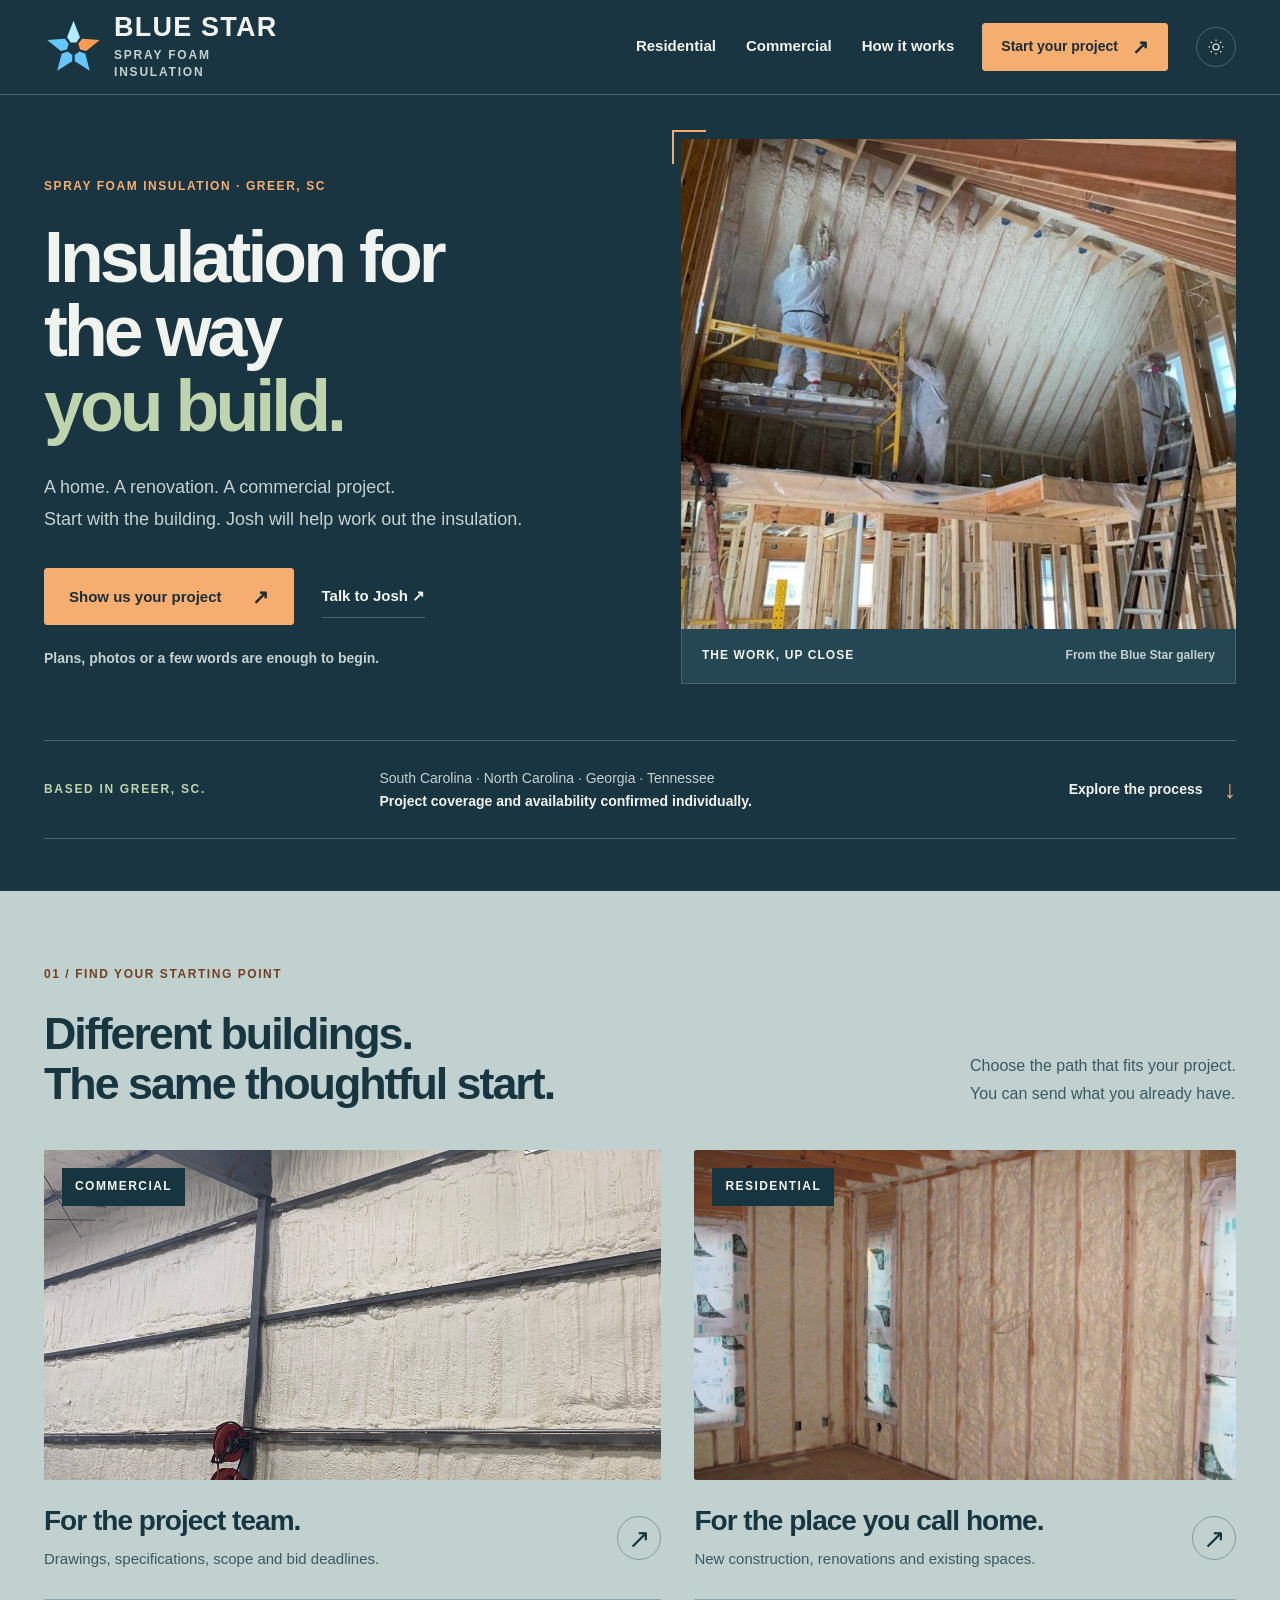
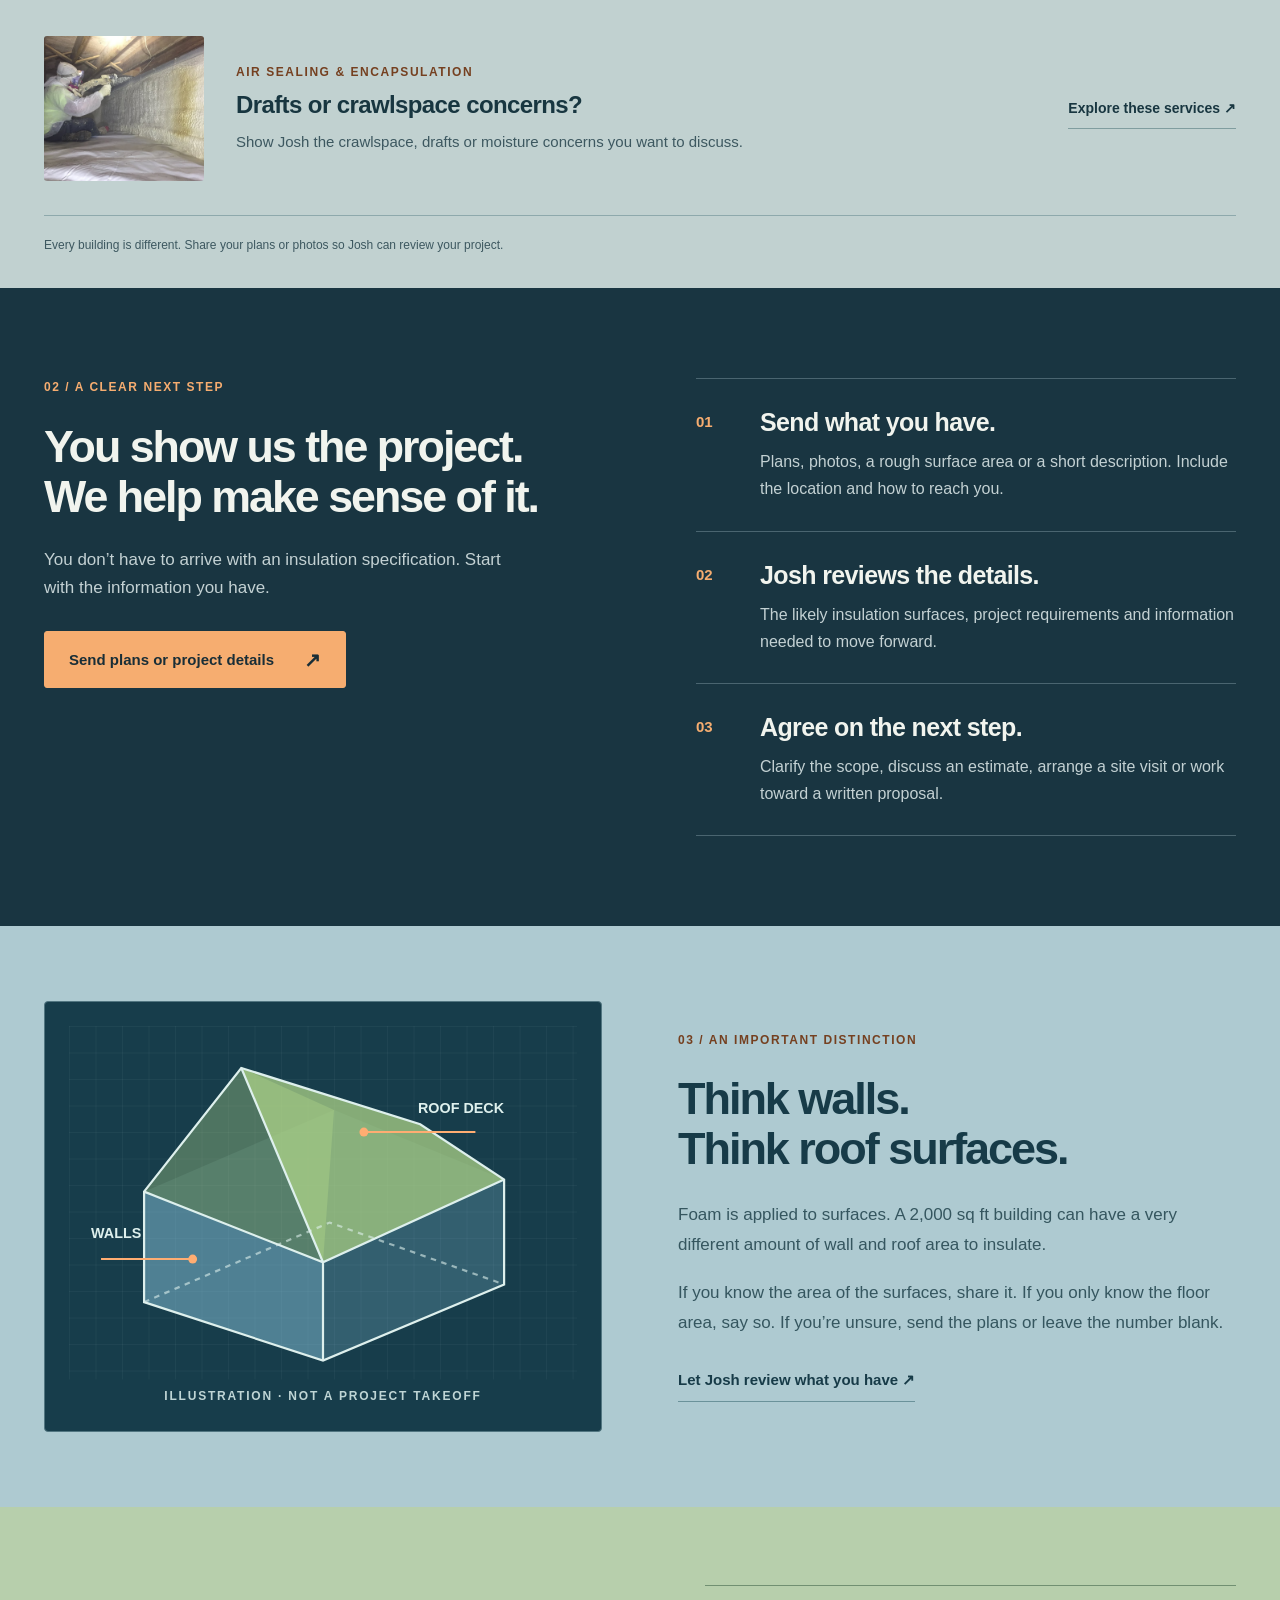
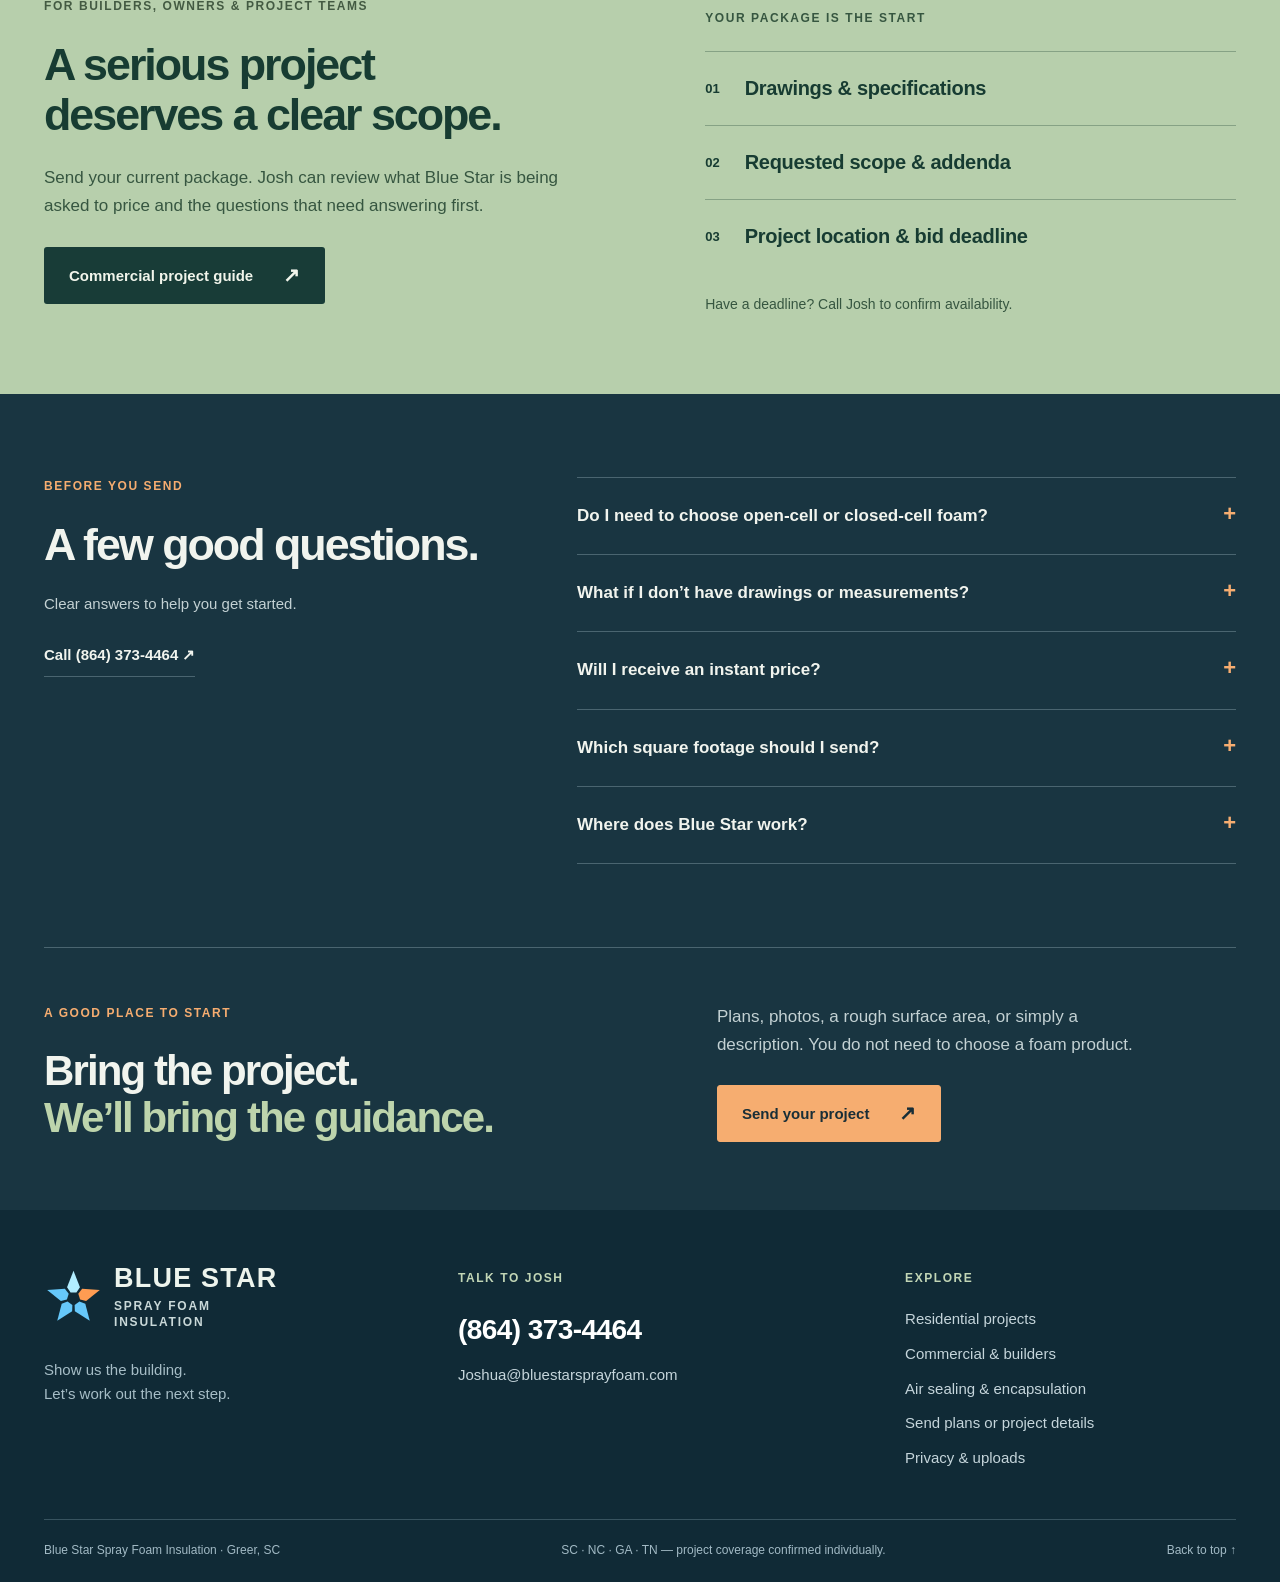
==== commit c3159645: "Promote approved design and improve customer navigation and readability" ====
--- a/concept/index.html
+++ b/concept/index.html
@@ -1 +1 @@
-<!doctype html><html lang="en" data-theme="dark"><head><meta charset="utf-8"><meta name="viewport" content="width=device-width,initial-scale=1"><meta name="robots" content="noindex,nofollow"><meta name="theme-color" content="#142d3b"><title>Insulation for the way you build. | Blue Star Spray Foam Insulation</title><meta name="description" content="Spray foam insulation for homes and commercial projects. Share your plans, photos or project details with Josh."><link rel="icon" href="../assets/icon.svg"><link rel="stylesheet" href="base.css"><link rel="stylesheet" href="styles.css"><link rel="canonical" href="https://cmcnosky.github.io/blue-star-spray-foam-preview/concept/"><meta property="og:title" content="Insulation for the way you build. | Blue Star"><meta property="og:description" content="Spray foam insulation for homes and commercial projects. Share your plans, photos or project details with Josh."><meta property="og:type" content="website"><meta property="og:image" content="https://cmcnosky.github.io/blue-star-spray-foam-preview/assets/share.png"><meta property="og:url" content="https://cmcnosky.github.io/blue-star-spray-foam-preview/concept/"><meta name="twitter:card" content="summary_large_image"><script>try{if(localStorage.getItem('bs-concept-theme')==='light')document.documentElement.dataset.theme='light'}catch(e){}</script><script src="site.js" defer></script></head><body><a class="skip" href="#main">Skip to content</a><header class="site-header"><div class="wrap nav-row"><a class="brand" href="./" aria-label="Blue Star Spray Foam Insulation home"><svg class="brand-mark" viewBox="0 0 64 64" aria-hidden="true"><path class="ray ray-0" d="M32 3 39 20.876 35.2 26.5 28.8 26.5 25 20.876Z" transform="rotate(0 32 33)"/><path class="ray ray-1" d="M32 3 39 20.876 35.2 26.5 28.8 26.5 25 20.876Z" transform="rotate(72 32 33)"/><path class="ray ray-2" d="M32 3 39 20.876 35.2 26.5 28.8 26.5 25 20.876Z" transform="rotate(144 32 33)"/><path class="ray ray-3" d="M32 3 39 20.876 35.2 26.5 28.8 26.5 25 20.876Z" transform="rotate(216 32 33)"/><path class="ray ray-4" d="M32 3 39 20.876 35.2 26.5 28.8 26.5 25 20.876Z" transform="rotate(288 32 33)"/></svg><span class="brand-words"><strong>BLUE STAR</strong><span>SPRAY FOAM<br>INSULATION</span></span></a><nav id="main-nav" aria-label="Main navigation"><a href="residential.html">Residential</a><a href="commercial.html">Commercial</a><a href="./#process">How it works</a><a class="mobile-project" href="project.html">Start your project ↗</a></nav><a class="button primary" href="project.html">Send your project <span aria-hidden="true">↗</span></a><button class="theme-toggle" aria-label="Use light colors" title="Change color theme"><svg viewBox="0 0 24 24" aria-hidden="true"><circle cx="12" cy="12" r="4"/><path d="M12 2v2m0 16v2M2 12h2m16 0h2M5 5l1.5 1.5m11 11L19 19M5 19l1.5-1.5m11-11L19 5"/></svg></button><button class="menu-toggle" aria-expanded="false" aria-controls="main-nav" aria-label="Open navigation"><span></span><span></span></button></div></header><main id="main"><div id="top"></div><section class="opening"><div class="opening-grid wrap"><div class="opening-copy"><p class="eyebrow">SPRAY FOAM INSULATION · GREER, SC</p><h1>Insulation for<br>the way <span>you build.</span></h1><p class="opening-lead">A home. A renovation. A commercial project. <br>Start with the building. Josh will help work out the insulation.</p><div class="actions"><a class="button primary" href="project.html">Show us your project <span aria-hidden="true">↗</span></a><a class="text-link" href="tel:+18643734464">Talk to Josh ↗</a></div><p class="opening-note">Plans, photos or a few words are enough to begin.</p></div><figure class="opening-photo"><img src="../assets/application.jpg" alt="Spray foam application inside a timber-framed building" width="1024" height="768" fetchpriority="high"><figcaption><span>THE WORK, UP CLOSE</span><span>From Blue Star’s existing gallery</span></figcaption></figure></div><div class="opening-bottom wrap"><span>YOUR BUILDING COMES FIRST.</span><p>No foam or thickness selections.<br><b>Bring the project. Josh brings the guidance.</b></p><a href="#process" aria-label="See how project review works">Explore the process <span aria-hidden="true">↓</span></a></div></section><section class="project-paths" id="applications"><div class="wrap"><div class="editorial-heading"><div><p class="eyebrow">01 / FIND YOUR STARTING POINT</p><h2>Different buildings.<br>The same thoughtful start.</h2></div><p>Choose the path that fits your project.<br>You can send what you already have.</p></div><div class="project-pair"><a class="project-story commercial-story" href="commercial.html"><div class="story-photo"><img src="../assets/metal-building.jpg" alt="Insulated roof and wall surfaces inside a metal-framed building" width="1200" height="1600" loading="lazy"><span>COMMERCIAL</span></div><div class="story-caption"><div><h3>For the project team.</h3><p>Drawings, specifications, scope and bid deadlines.</p></div><span class="round-arrow" aria-hidden="true">↗</span></div></a><a class="project-story" href="residential.html"><div class="story-photo"><img src="../assets/residential.jpg" alt="Spray foam installed between wood framing" width="1152" height="864" loading="lazy"><span>RESIDENTIAL</span></div><div class="story-caption"><div><h3>For the place you call home.</h3><p>New construction, renovations and existing spaces.</p></div><span class="round-arrow" aria-hidden="true">↗</span></div></a></div><div class="secondary-story"><img src="../assets/crawlspace.jpg" alt="Insulation application along a crawlspace wall" width="500" height="375" loading="lazy"><div><p class="eyebrow">AIR SEALING & ENCAPSULATION</p><h3>There’s more to the building than the rooms you see.</h3><p>Show Josh the crawlspace, drafts or moisture concerns you want to discuss.</p></div><a class="text-link" href="residential.html#air-sealing">Explore these services ↗</a></div><p class="gallery-provenance">Photographs from Blue Star’s existing website. Applications shown are a starting point for discussing your building.</p></div></section><section class="review-process wrap" id="process"><div class="process-heading"><p class="eyebrow">02 / A CLEAR NEXT STEP</p><h2>You show us the project.<br>We help make sense of it.</h2><p>You don’t have to arrive with an insulation specification. Start with the information you have.</p><a class="button primary" href="project.html">Send plans or project details <span aria-hidden="true">↗</span></a></div><ol class="process-rows"><li><span>01</span><div><h3>Send what you have.</h3><p>Plans, photos, a rough surface area or a short description. Include the location and how to reach you.</p></div></li><li><span>02</span><div><h3>Josh reviews the details.</h3><p>The likely insulation surfaces, project requirements and information needed to move forward.</p></div></li><li><span>03</span><div><h3>Agree on the next step.</h3><p>Clarify the scope, discuss an estimate, arrange a site visit or work toward a written proposal.</p></div></li></ol></section><div class="surface-band"><section class="surface-section wrap"><div class="surface-drawing" aria-label="Illustration highlighting exterior walls and the roof deck as possible insulation surfaces"><svg viewBox="0 0 460 320" role="img" aria-labelledby="surface-title"><title id="surface-title">Walls and roof surface area are different from the floor footprint</title><defs><pattern id="grid" width="24" height="24" patternUnits="userSpaceOnUse"><path d="M24 0H0V24" fill="none" stroke="currentColor" stroke-width=".4" opacity=".18"/></pattern></defs><rect width="460" height="320" fill="url(#grid)"/><path d="M68 150 240 76 394 139 230 214Z" fill="#8ec3cc" opacity=".12"/><path d="M68 150v100l162 53V214Z" fill="#87c4db" opacity=".5"/><path d="M230 214v89l164-69v-95Z" fill="#87c4db" opacity=".25"/><path d="M68 150 156 38 240 76 230 214Z" fill="#b4da8b" opacity=".35"/><path d="M156 38 318 89 394 139 230 214Z" fill="#b4da8b" opacity=".7"/><g fill="none" stroke="currentColor" stroke-width="2"><path d="M68 150v100l162 53 164-69v-95L318 89 156 38Z"/><path d="M68 150 230 214 394 139M156 38 230 214v89"/><path stroke-dasharray="5 5" opacity=".6" d="M68 250 236 178 394 234"/></g><path d="M267 96h101" stroke="#ffad72" stroke-width="2"/><circle cx="267" cy="96" r="4" fill="#ffad72"/><text x="316" y="79" fill="currentColor" font-size="13" font-weight="700">ROOF DECK</text><path d="M112 211H29" stroke="#ffad72" stroke-width="2"/><circle cx="112" cy="211" r="4" fill="#ffad72"/><text x="20" y="192" fill="currentColor" font-size="13" font-weight="700">WALLS</text></svg><span>ILLUSTRATION · NOT A PROJECT TAKEOFF</span></div><div><p class="eyebrow">03 / AN IMPORTANT DISTINCTION</p><h2>Think walls.<br>Think roof surfaces.</h2><p>Foam is applied to surfaces. A 2,000 sq ft building can have a very different amount of wall and roof area to insulate.</p><p>If you know the area of the surfaces, share it. If you only know the floor area, say so. If you’re unsure, send the plans or leave the number blank.</p><a class="text-link" href="project.html">Let Josh review what you have ↗</a></div></section></div><section class="bid-band"><div class="wrap bid-grid"><div><p class="eyebrow">FOR BUILDERS, OWNERS & PROJECT TEAMS</p><h2>A serious project<br>deserves a clear scope.</h2><p>Send your current package. Josh can review what Blue Star is being asked to price and the questions that need answering first.</p><a class="button ink" href="commercial.html">Commercial project guide <span aria-hidden="true">↗</span></a></div><div class="bid-list"><p>YOUR PACKAGE IS THE START</p><div><span>01</span><strong>Drawings & specifications</strong></div><div><span>02</span><strong>Requested scope & addenda</strong></div><div><span>03</span><strong>Project location & bid deadline</strong></div><small>Have a deadline? Call Josh to confirm availability.</small></div></div></section><section class="section wrap faq-section"><div><p class="eyebrow">BEFORE YOU SEND</p><h2>A few good questions.</h2><p>Clear answers to help you get started.</p><a class="text-link" href="tel:+18643734464">Call (864) 373-4464 ↗</a></div><div class="faq-list"><details><summary>Do I need to choose open-cell or closed-cell foam?<span aria-hidden="true">+</span></summary><div><p>No. Share your building and your goal. Josh considers the assembly, available depth, moisture conditions and any project requirements before recommending an approach.</p></div></details><details><summary>What if I don’t have drawings or measurements?<span aria-hidden="true">+</span></summary><div><p>Start with a short description and your project location. Photos can help, but you can begin without them. Josh will explain what information is useful next.</p></div></details><details><summary>Will I receive an instant price?<span aria-hidden="true">+</span></summary><div><p>No. Plans begin the review. Josh checks the scope and missing details before discussing a useful estimate, arranging a site visit or preparing a written proposal. Uploading files does not reserve a date.</p></div></details><details><summary>Which square footage should I send?<span aria-hidden="true">+</span></summary><div><p>If you know it, send the combined area of the surfaces you want insulated—such as walls and a roof deck or ceiling. Building floor area is different. If your number is floor area, label it that way; if you are unsure, leave the area blank.</p></div></details><details><summary>Where does Blue Star work?<span aria-hidden="true">+</span></summary><div><p>Blue Star is based in Greer, South Carolina. Its published service area includes South Carolina, North Carolina, Georgia and Tennessee. Send the project location so travel, coverage and availability can be confirmed.</p></div></details></div></section><section class="closing wrap"><div><p class="eyebrow">A GOOD PLACE TO START</p><h2>Bring the project.<br><span>We’ll bring the guidance.</span></h2></div><div><p>Plans, photos, a rough surface area, or simply a description. You do not need to choose a foam product.</p><a class="button primary" href="project.html">Send your project <span aria-hidden="true">↗</span></a></div></section></main><footer class="site-footer"><div class="wrap footer-top"><div><a class="brand" href="./" aria-label="Blue Star Spray Foam Insulation home"><svg class="brand-mark" viewBox="0 0 64 64" aria-hidden="true"><path class="ray ray-0" d="M32 3 39 20.876 35.2 26.5 28.8 26.5 25 20.876Z" transform="rotate(0 32 33)"/><path class="ray ray-1" d="M32 3 39 20.876 35.2 26.5 28.8 26.5 25 20.876Z" transform="rotate(72 32 33)"/><path class="ray ray-2" d="M32 3 39 20.876 35.2 26.5 28.8 26.5 25 20.876Z" transform="rotate(144 32 33)"/><path class="ray ray-3" d="M32 3 39 20.876 35.2 26.5 28.8 26.5 25 20.876Z" transform="rotate(216 32 33)"/><path class="ray ray-4" d="M32 3 39 20.876 35.2 26.5 28.8 26.5 25 20.876Z" transform="rotate(288 32 33)"/></svg><span class="brand-words"><strong>BLUE STAR</strong><span>SPRAY FOAM<br>INSULATION</span></span></a><p>Show us the building.<br>Let’s work out the next step.</p></div><div><span class="eyebrow">TALK TO JOSH</span><a class="footer-phone" href="tel:+18643734464">(864) 373-4464</a><a href="mailto:Joshua@bluestarsprayfoam.com">Joshua@bluestarsprayfoam.com</a></div><div><span class="eyebrow">EXPLORE</span><a href="residential.html">Residential projects</a><a href="commercial.html">Commercial & builders</a><a href="residential.html#air-sealing">Air sealing & encapsulation</a><a href="project.html">Send plans or project details</a><a href="privacy.html">Privacy & uploads</a></div></div><div class="wrap footer-bottom"><span>Blue Star Spray Foam · Design concept · <a href="../">Compare the previous design ↗</a></span><span>SC · NC · GA · TN — project coverage confirmed individually.</span><a href="#top">Back to top ↑</a></div></footer><div class="mobile-dock"><a href="tel:+18643734464">Call Josh</a><a href="project.html">Start your project ↗</a></div></body></html>+<!doctype html><html lang="en"><head><meta charset="utf-8"><meta name="viewport" content="width=device-width,initial-scale=1"><meta name="robots" content="noindex,nofollow"><meta http-equiv="refresh" content="0;url=../"><link rel="canonical" href="https://cmcnosky.github.io/blue-star-spray-foam-preview/"><title>Blue Star Spray Foam Insulation</title><script>location.replace('../'+location.search+location.hash)</script></head><body><p>This design is now the main website. <a href="../">Continue to Blue Star Spray Foam Insulation</a>.</p></body></html>
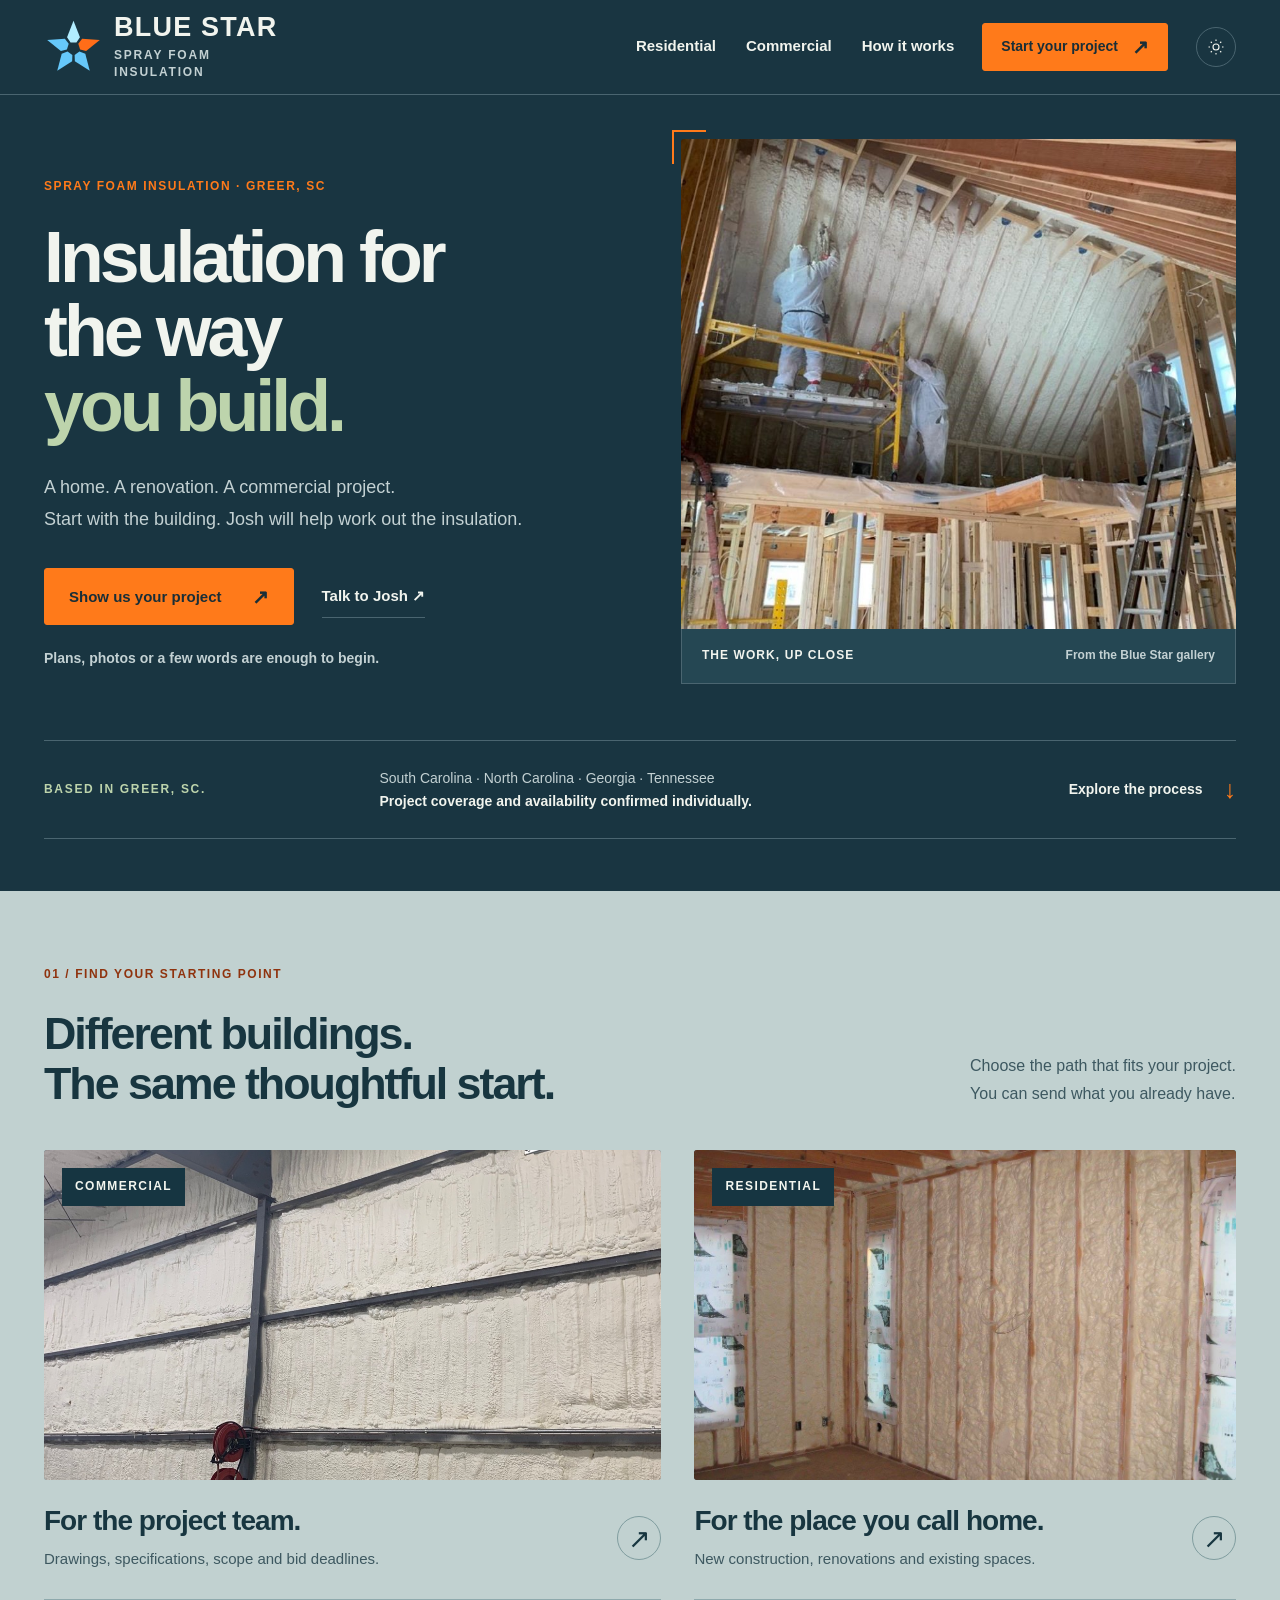
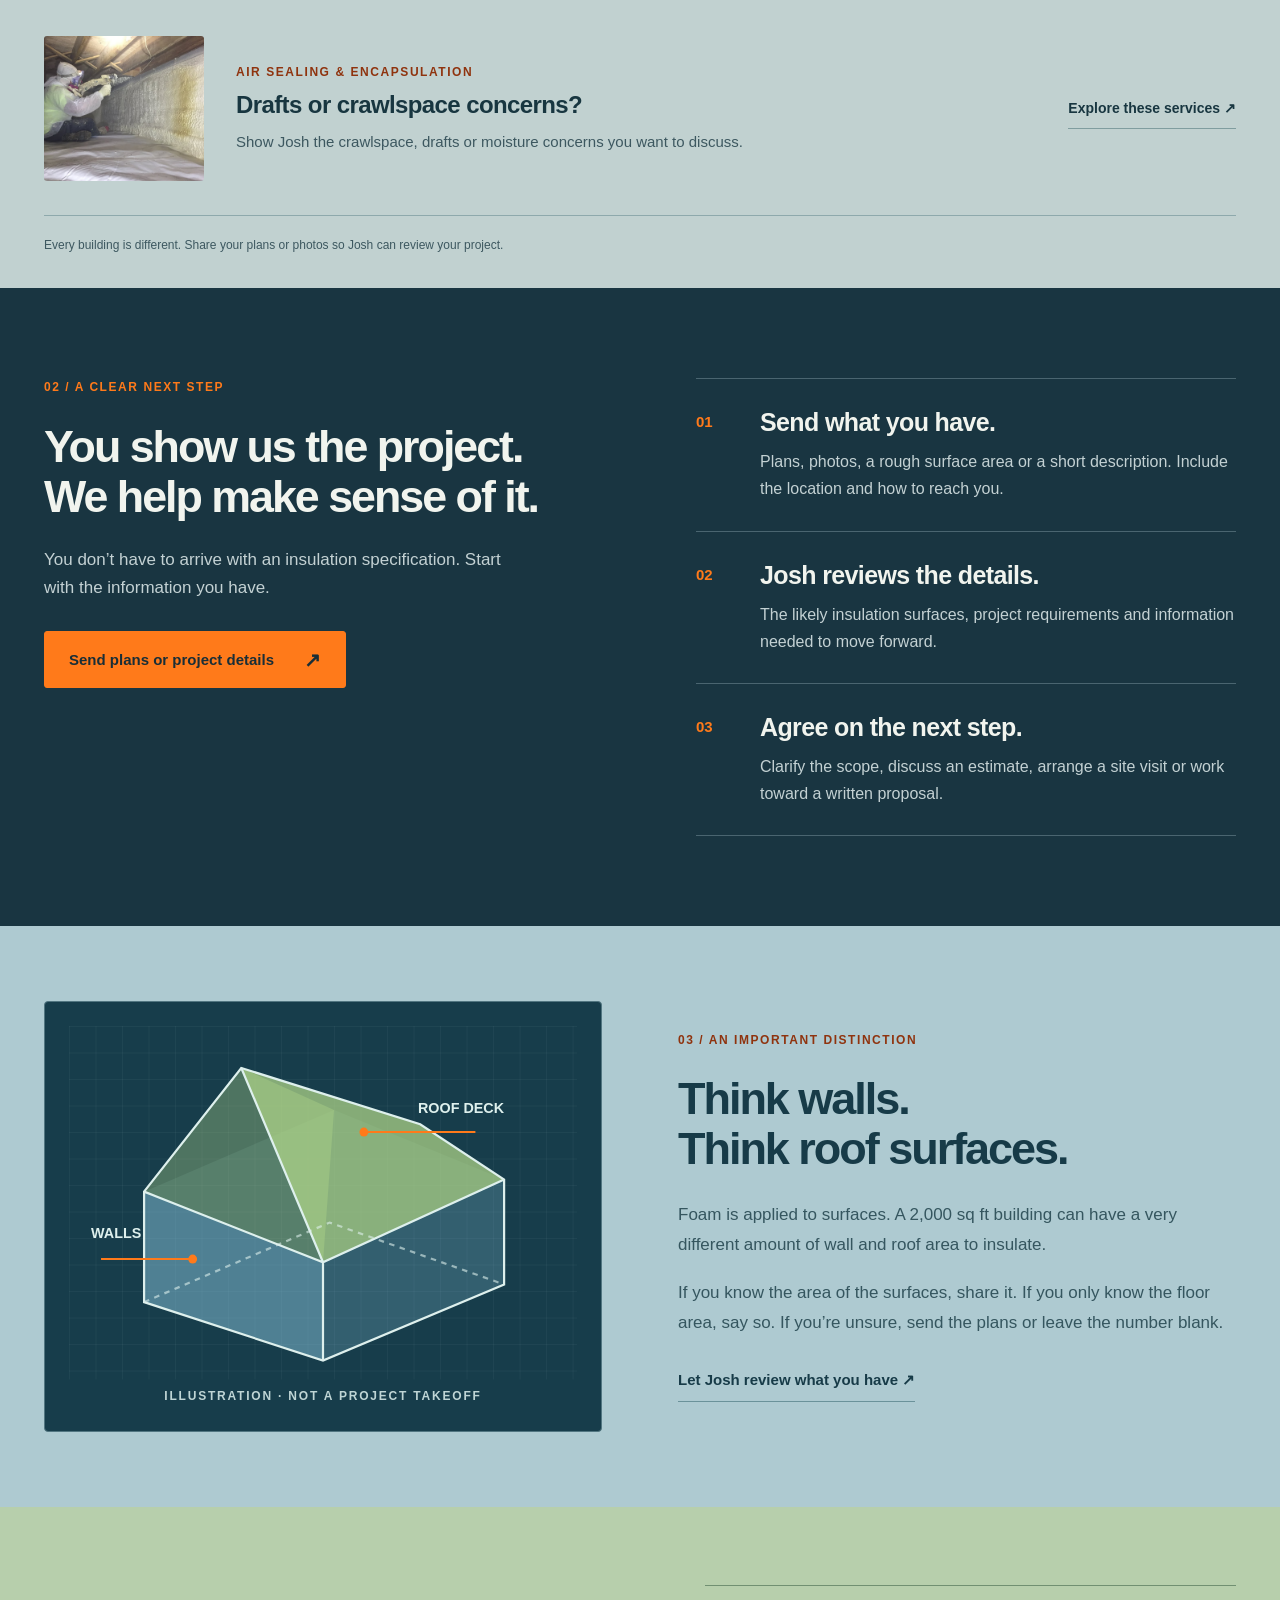
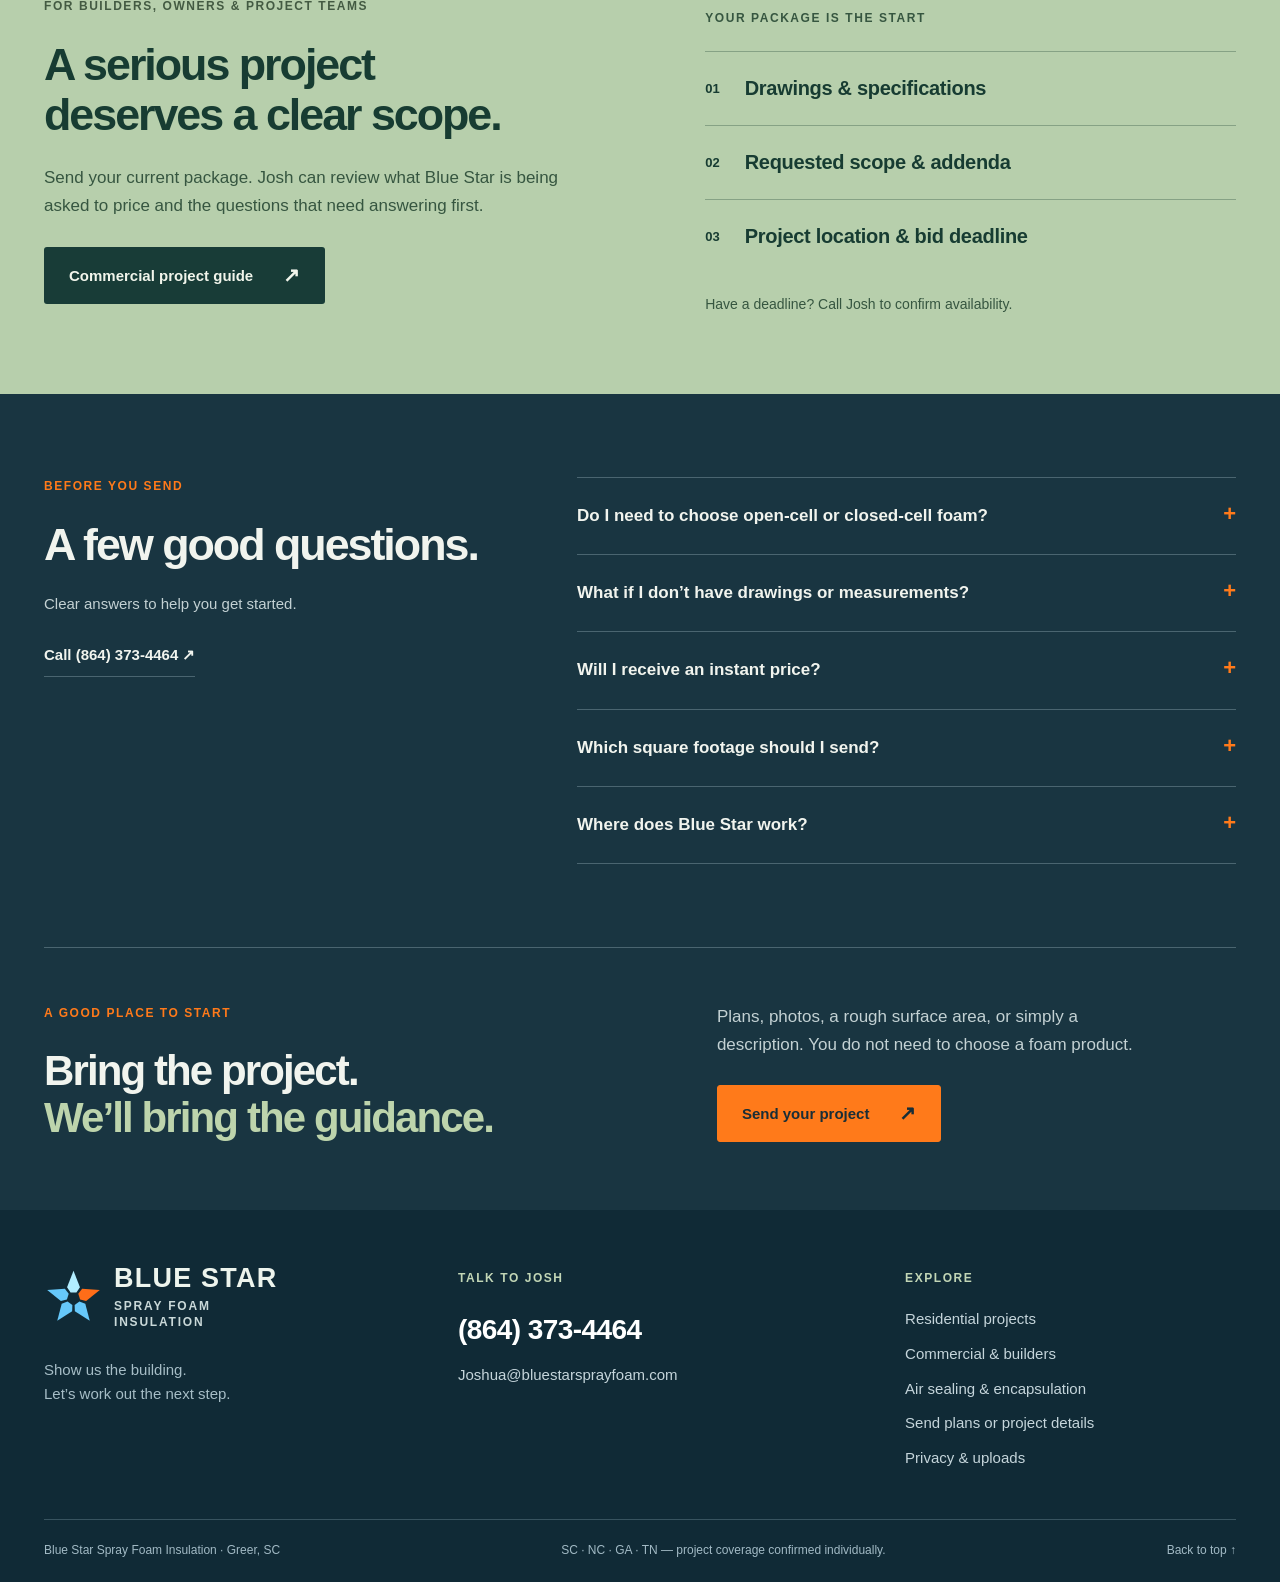
==== commit f1209dc1: "Refresh social preview with current branding and vibrant orange" ====
--- a/concept/index.html
+++ b/concept/index.html
@@ -1 +1 @@
-<!doctype html><html lang="en"><head><meta charset="utf-8"><meta name="viewport" content="width=device-width,initial-scale=1"><meta name="robots" content="noindex,nofollow"><meta http-equiv="refresh" content="0;url=../"><link rel="canonical" href="https://cmcnosky.github.io/blue-star-spray-foam-preview/"><title>Blue Star Spray Foam Insulation</title><script>location.replace('../'+location.search+location.hash)</script></head><body><p>This design is now the main website. <a href="../">Continue to Blue Star Spray Foam Insulation</a>.</p></body></html>+<!doctype html><html lang="en"><head><meta charset="utf-8"><meta name="viewport" content="width=device-width,initial-scale=1"><meta name="robots" content="noindex,nofollow"><meta http-equiv="refresh" content="0;url=../"><link rel="canonical" href="https://cmcnosky.github.io/blue-star-spray-foam-preview/"><title>Blue Star Spray Foam Insulation</title><meta property="og:image" content="https://cmcnosky.github.io/blue-star-spray-foam-preview/assets/blue-star-link-preview-v5.png"><meta property="og:image:width" content="1200"><meta property="og:image:height" content="630"><meta property="og:image:type" content="image/png"><meta property="og:image:alt" content="Blue Star Spray Foam Insulation: Insulation for the way you build, beside a photograph of spray foam being installed."><meta name="twitter:card" content="summary_large_image"><meta name="twitter:image" content="https://cmcnosky.github.io/blue-star-spray-foam-preview/assets/blue-star-link-preview-v5.png"><meta name="twitter:image:alt" content="Blue Star Spray Foam Insulation: Insulation for the way you build, beside a photograph of spray foam being installed."><script>location.replace('../'+location.search+location.hash)</script></head><body><p>This design is now the main website. <a href="../">Continue to Blue Star Spray Foam Insulation</a>.</p></body></html>
